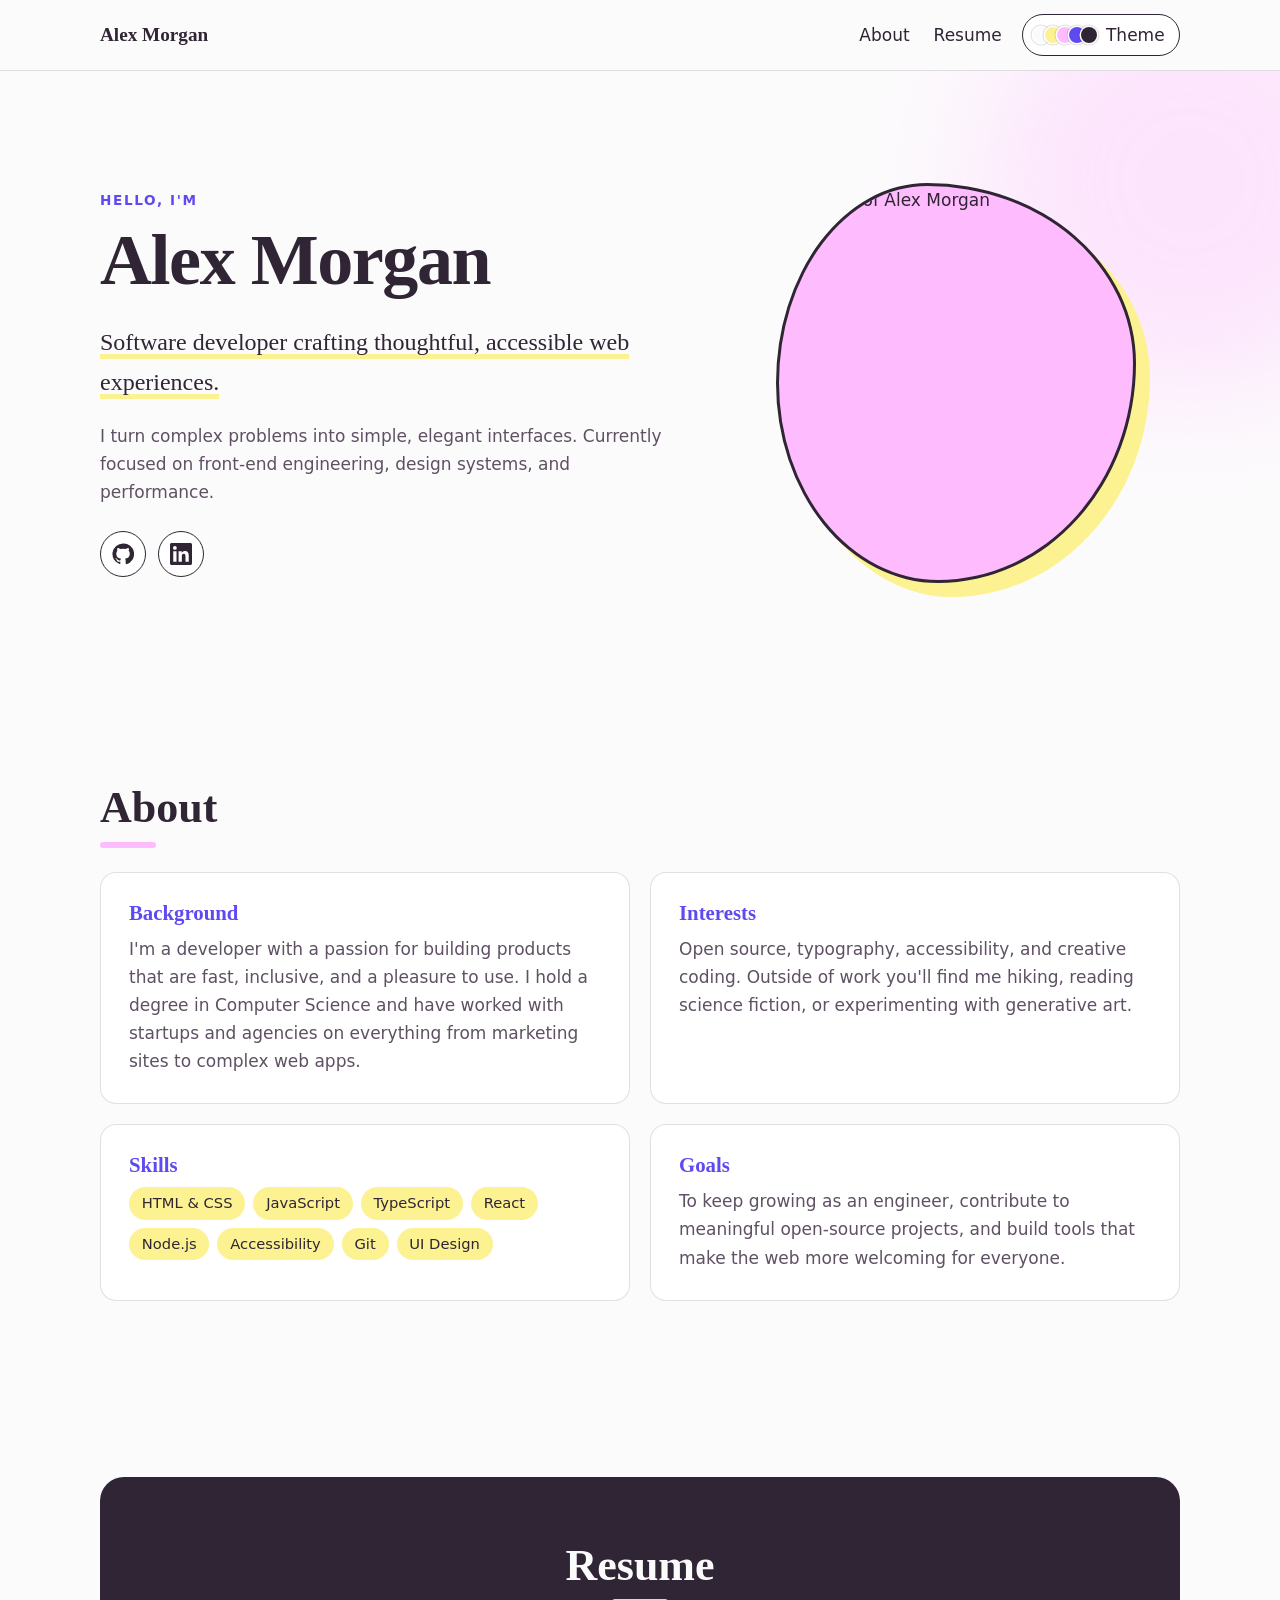
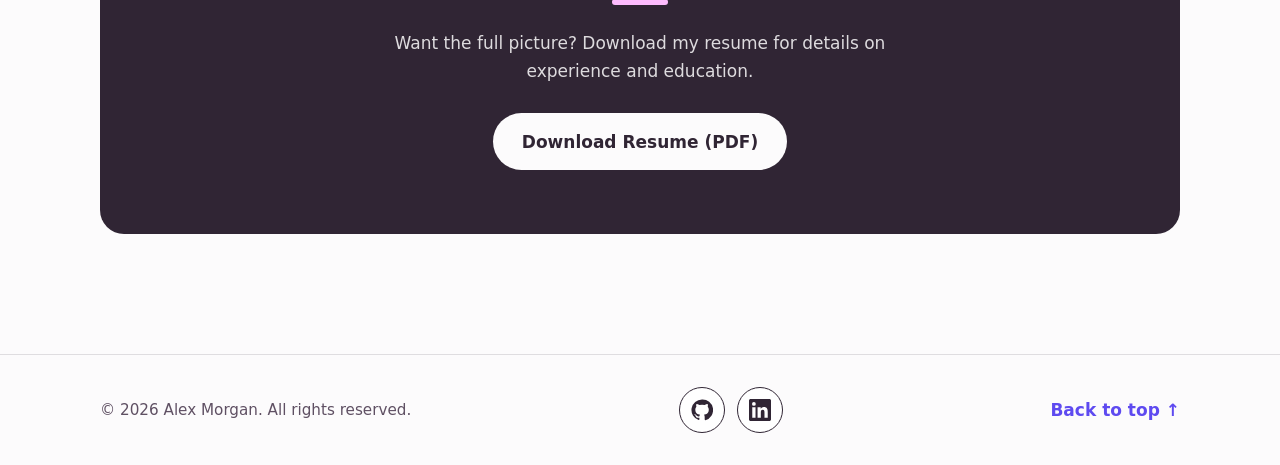
==== index.html @ dde7c808 "Add Themes" ====
<!DOCTYPE html>
<html lang="en">
<head>
  <meta charset="UTF-8">
  <meta name="viewport" content="width=device-width, initial-scale=1">
  <title>Alex Morgan — Software Developer</title>
  <meta name="description" content="Portfolio of Alex Morgan, software developer building clean, accessible web experiences.">
  <script>try{var t=localStorage.getItem("portfolio-theme");if(t)document.documentElement.dataset.theme=t}catch(e){}</script>
  <link rel="stylesheet" href="css/style.css">
  <script src="js/main.js" defer></script>
</head>
<body>
  <a class="skip" href="#main">Skip to content</a>

  <header class="site-header">
    <nav class="container nav" aria-label="Main">
      <a class="brand" href="#top" data-site-name>Alex Morgan</a>
      <div class="nav-right">
        <ul class="nav-links">
        <li><a href="#about">About</a></li>
        <li><a href="#resume">Resume</a></li>
      </ul>
        <div class="theme">
          <button class="theme-btn" id="theme-btn" type="button" aria-haspopup="true" aria-expanded="false" aria-controls="theme-menu" aria-label="Change color theme">
            <span class="swatches" id="theme-current" aria-hidden="true"></span>
            <span class="theme-label">Theme</span>
          </button>
          <div class="theme-menu" id="theme-menu" role="group" aria-label="Color theme" hidden></div>
        </div>
      </div>
    </nav>
  </header>

  <main id="main">
    <section class="hero" id="top">
      <div class="container hero-grid">
        <div class="hero-text">
          <p class="eyebrow">Hello, I'm</p>
          <h1 data-site-name>Alex Morgan</h1>
          <p class="tagline">Software developer crafting thoughtful, accessible web experiences.</p>
          <p class="intro">I turn complex problems into simple, elegant interfaces. Currently focused on front-end engineering, design systems, and performance.</p>
          <ul class="social" aria-label="Social links">
            <li>
              <a class="icon-link" href="https://github.com/your-username" data-social="github" target="_blank" rel="noopener noreferrer" aria-label="GitHub">
                <svg viewBox="0 0 24 24" aria-hidden="true"><path fill="currentColor" d="M12 .5a11.5 11.5 0 0 0-3.64 22.41c.58.1.79-.25.79-.56v-2c-3.2.7-3.88-1.37-3.88-1.37-.52-1.33-1.28-1.69-1.28-1.69-1.05-.72.08-.7.08-.7 1.16.08 1.77 1.19 1.77 1.19 1.03 1.77 2.7 1.26 3.36.96.1-.75.4-1.26.73-1.55-2.55-.29-5.24-1.28-5.24-5.69 0-1.26.45-2.28 1.19-3.09-.12-.29-.52-1.46.11-3.05 0 0 .97-.31 3.17 1.18a10.9 10.9 0 0 1 5.77 0c2.2-1.49 3.17-1.18 3.17-1.18.63 1.59.23 2.76.11 3.05.74.81 1.19 1.83 1.19 3.09 0 4.42-2.69 5.39-5.25 5.68.41.36.78 1.06.78 2.14v3.17c0 .31.21.67.8.56A11.5 11.5 0 0 0 12 .5Z"/></svg>
              </a>
            </li>
            <li>
              <a class="icon-link" href="https://www.linkedin.com/in/your-username" data-social="linkedin" target="_blank" rel="noopener noreferrer" aria-label="LinkedIn">
                <svg viewBox="0 0 24 24" aria-hidden="true"><path fill="currentColor" d="M20.45 20.45h-3.56v-5.57c0-1.33-.03-3.04-1.85-3.04-1.86 0-2.14 1.45-2.14 2.94v5.67H9.34V9h3.42v1.56h.05a3.75 3.75 0 0 1 3.37-1.85c3.6 0 4.27 2.37 4.27 5.46v6.28ZM5.34 7.43a2.06 2.06 0 1 1 0-4.12 2.06 2.06 0 0 1 0 4.12ZM7.12 20.45H3.56V9h3.56v11.45ZM22.22 0H1.77C.79 0 0 .77 0 1.73v20.54C0 23.23.79 24 1.77 24h20.45c.98 0 1.78-.77 1.78-1.73V1.73C24 .77 23.2 0 22.22 0Z"/></svg>
              </a>
            </li>
          </ul>
        </div>
        <figure class="hero-photo">
          <img src="assets/profile.jpg" alt="Portrait of Alex Morgan" width="400" height="400">
        </figure>
      </div>
    </section>

    <section class="section" id="about" aria-labelledby="about-title">
      <div class="container">
        <h2 id="about-title">About</h2>
        <div class="about-grid">
          <div class="card">
            <h3>Background</h3>
            <p>I'm a developer with a passion for building products that are fast, inclusive, and a pleasure to use. I hold a degree in Computer Science and have worked with startups and agencies on everything from marketing sites to complex web apps.</p>
          </div>
          <div class="card">
            <h3>Interests</h3>
            <p>Open source, typography, accessibility, and creative coding. Outside of work you'll find me hiking, reading science fiction, or experimenting with generative art.</p>
          </div>
          <div class="card">
            <h3>Skills</h3>
            <ul class="tags">
              <li>HTML &amp; CSS</li>
              <li>JavaScript</li>
              <li>TypeScript</li>
              <li>React</li>
              <li>Node.js</li>
              <li>Accessibility</li>
              <li>Git</li>
              <li>UI Design</li>
            </ul>
          </div>
          <div class="card">
            <h3>Goals</h3>
            <p>To keep growing as an engineer, contribute to meaningful open-source projects, and build tools that make the web more welcoming for everyone.</p>
          </div>
        </div>
      </div>
    </section>

    <section class="section" id="resume" aria-labelledby="resume-title">
      <div class="container resume">
        <h2 id="resume-title">Resume</h2>
        <p>Want the full picture? Download my resume for details on experience and education.</p>
        <a class="btn" href="assets/resume.pdf" target="_blank" rel="noopener" download>Download Resume (PDF)</a>
      </div>
    </section>
  </main>

  <footer class="site-footer">
    <div class="container footer-inner">
      <p>&copy; <span id="year">2025</span> <span data-site-name>Alex Morgan</span>. All rights reserved.</p>
      <ul class="social" aria-label="Social links">
        <li><a class="icon-link" href="https://github.com/your-username" data-social="github" target="_blank" rel="noopener noreferrer" aria-label="GitHub"><svg viewBox="0 0 24 24" aria-hidden="true"><path fill="currentColor" d="M12 .5a11.5 11.5 0 0 0-3.64 22.41c.58.1.79-.25.79-.56v-2c-3.2.7-3.88-1.37-3.88-1.37-.52-1.33-1.28-1.69-1.28-1.69-1.05-.72.08-.7.08-.7 1.16.08 1.77 1.19 1.77 1.19 1.03 1.77 2.7 1.26 3.36.96.1-.75.4-1.26.73-1.55-2.55-.29-5.24-1.28-5.24-5.69 0-1.26.45-2.28 1.19-3.09-.12-.29-.52-1.46.11-3.05 0 0 .97-.31 3.17 1.18a10.9 10.9 0 0 1 5.77 0c2.2-1.49 3.17-1.18 3.17-1.18.63 1.59.23 2.76.11 3.05.74.81 1.19 1.83 1.19 3.09 0 4.42-2.69 5.39-5.25 5.68.41.36.78 1.06.78 2.14v3.17c0 .31.21.67.8.56A11.5 11.5 0 0 0 12 .5Z"/></svg></a></li>
        <li><a class="icon-link" href="https://www.linkedin.com/in/your-username" data-social="linkedin" target="_blank" rel="noopener noreferrer" aria-label="LinkedIn"><svg viewBox="0 0 24 24" aria-hidden="true"><path fill="currentColor" d="M20.45 20.45h-3.56v-5.57c0-1.33-.03-3.04-1.85-3.04-1.86 0-2.14 1.45-2.14 2.94v5.67H9.34V9h3.42v1.56h.05a3.75 3.75 0 0 1 3.37-1.85c3.6 0 4.27 2.37 4.27 5.46v6.28ZM5.34 7.43a2.06 2.06 0 1 1 0-4.12 2.06 2.06 0 0 1 0 4.12ZM7.12 20.45H3.56V9h3.56v11.45ZM22.22 0H1.77C.79 0 0 .77 0 1.73v20.54C0 23.23.79 24 1.77 24h20.45c.98 0 1.78-.77 1.78-1.73V1.73C24 .77 23.2 0 22.22 0Z"/></svg></a></li>
      </ul>
      <a class="to-top" href="#top">Back to top &uarr;</a>
    </div>
  </footer>
</body>
</html>
---- css/style.css ----
/* =========================================================
   PALETTE REFERENCE (raw values; role mappings are in THEMES below)
   Switching sets <html data-theme="id">. To add a theme: add a
   [data-theme="id"] block below and an entry in THEMES (js/main.js).
   ========================================================= */
/*
PIM (active default):  #fcfbfc #fcf291 #febcfe #5e4af0 #302534
HALLOWEEN:  #06060e #361c7d #d34f0d #f99e90
OIL:        #fbf5ef #f2d3ab #c69fa5 #8b6d9c #494d7e #272744
TWILIGHT:   #fbbbad #ee8695 #4a7a96 #333f58 #292831
ICE CREAM:  #7c3f58 #eb6b6f #f9a875 #fff6d3
LATE NIGHT: #282d3c #5b5d70 #74838c #ffc4b8 #f69197
BITTER SWEET: #282328 #545c7e #c56981 #a3a29a
MOLD:       #191b1a #294257 #579c9a #99c9b3
WATERMELON: #fcdeea #ff4d6d #265935 #012824
NIGHT SKY:  #131626 #4d4d80 #e6a1cf #ffe6ea
*/
:root {
  --pim-1: #fcfbfc; --pim-2: #fcf291; --pim-3: #febcfe; --pim-4: #5e4af0; --pim-5: #302534;
  --halloween-1: #06060e; --halloween-2: #361c7d; --halloween-3: #d34f0d; --halloween-4: #f99e90;
  --oil-1: #fbf5ef; --oil-2: #f2d3ab; --oil-3: #c69fa5; --oil-4: #8b6d9c; --oil-5: #494d7e; --oil-6: #272744;
  --twilight-1: #fbbbad; --twilight-2: #ee8695; --twilight-3: #4a7a96; --twilight-4: #333f58; --twilight-5: #292831;
  --icecream-1: #7c3f58; --icecream-2: #eb6b6f; --icecream-3: #f9a875; --icecream-4: #fff6d3;
  --latenight-1: #282d3c; --latenight-2: #5b5d70; --latenight-3: #74838c; --latenight-4: #ffc4b8; --latenight-5: #f69197;
  --bittersweet-1: #282328; --bittersweet-2: #545c7e; --bittersweet-3: #c56981; --bittersweet-4: #a3a29a;
  --mold-1: #191b1a; --mold-2: #294257; --mold-3: #579c9a; --mold-4: #99c9b3;
  --watermelon-1: #fcdeea; --watermelon-2: #ff4d6d; --watermelon-3: #265935; --watermelon-4: #012824;
  --nightsky-1: #131626; --nightsky-2: #4d4d80; --nightsky-3: #e6a1cf; --nightsky-4: #ffe6ea;
}

/* BASE TOKENS */
:root {
  --font: "Inter", system-ui, -apple-system, "Segoe UI", Roboto, sans-serif;
  --font-display: "Iowan Old Style", "Palatino Linotype", Palatino, Georgia, serif;
  --radius: 16px;
  --max: 1080px;
  --border: color-mix(in srgb, var(--text) 14%, transparent);
  --shadow: 0 10px 30px -12px color-mix(in srgb, var(--primary) 45%, transparent);
}

/* THEMES — role mapping per palette (default: PIM).
   Roles: bg, surface, text, text-muted, primary (+on-), secondary (decor),
   highlight (+on-), band (resume block, +on-). Hex values with a trailing
   "d" comment are tints/shades derived from the palette for WCAG contrast. */
:root, [data-theme="pim"] {
  --bg:#fcfbfc; --surface:#ffffff; --text:#302534; --text-muted:#5f5063;
  --primary:#5e4af0; --on-primary:#fcfbfc; --secondary:#febcfe;
  --highlight:#fcf291; --on-highlight:#302534; --band:#302534; --on-band:#fcfbfc; color-scheme:light;
}
[data-theme="halloween"] {
  --bg:#06060e; --surface:#150f2e /*d*/; --text:#fbe4de /*d*/; --text-muted:#d0a9a2 /*d*/;
  --primary:#f99e90; --on-primary:#06060e; --secondary:#d34f0d;
  --highlight:#f99e90; --on-highlight:#06060e; --band:#361c7d; --on-band:#fbe4de /*d*/; color-scheme:dark;
}
[data-theme="oil"] {
  --bg:#fbf5ef; --surface:#fffdf9 /*d*/; --text:#272744; --text-muted:#494d7e;
  --primary:#75578a /*d*/; --on-primary:#fbf5ef; --secondary:#c69fa5;
  --highlight:#f2d3ab; --on-highlight:#272744; --band:#272744; --on-band:#fbf5ef; color-scheme:light;
}
[data-theme="twilight"] {
  --bg:#292831; --surface:#333f58; --text:#fde4dc /*d*/; --text-muted:#fbbbad;
  --primary:#ee8695; --on-primary:#292831; --secondary:#4a7a96;
  --highlight:#fbbbad; --on-highlight:#292831; --band:#fbbbad; --on-band:#292831; color-scheme:dark;
}
[data-theme="icecream"] {
  --bg:#fff6d3; --surface:#fffcf0 /*d*/; --text:#7c3f58; --text-muted:#94566f /*d*/;
  --primary:#b83f4c /*d*/; --on-primary:#fff6d3; --secondary:#eb6b6f;
  --highlight:#f9a875; --on-highlight:#5a2840 /*d*/; --band:#7c3f58; --on-band:#fff6d3; color-scheme:light;
}
[data-theme="latenight"] {
  --bg:#282d3c; --surface:#343a4d /*d*/; --text:#ffe9e4 /*d*/; --text-muted:#ffc4b8;
  --primary:#f69197; --on-primary:#282d3c; --secondary:#74838c;
  --highlight:#ffc4b8; --on-highlight:#282d3c; --band:#ffc4b8; --on-band:#282d3c; color-scheme:dark;
}
[data-theme="bittersweet"] {
  --bg:#282328; --surface:#332d33 /*d*/; --text:#ece9e1 /*d*/; --text-muted:#a3a29a;
  --primary:#d9809a /*d*/; --on-primary:#282328; --secondary:#545c7e;
  --highlight:#a3a29a; --on-highlight:#282328; --band:#545c7e; --on-band:#ece9e1 /*d*/; color-scheme:dark;
}
[data-theme="mold"] {
  --bg:#191b1a; --surface:#294257; --text:#e6f4ed /*d*/; --text-muted:#b2cfc2 /*d*/;
  --primary:#99c9b3; --on-primary:#191b1a; --secondary:#579c9a;
  --highlight:#99c9b3; --on-highlight:#191b1a; --band:#579c9a; --on-band:#191b1a; color-scheme:dark;
}
[data-theme="watermelon"] {
  --bg:#fcdeea; --surface:#fff5f9 /*d*/; --text:#012824; --text-muted:#265935;
  --primary:#c01e45 /*d*/; --on-primary:#fff5f9; --secondary:#ff4d6d;
  --highlight:#ff4d6d; --on-highlight:#012824; --band:#012824; --on-band:#fcdeea; color-scheme:light;
}
[data-theme="nightsky"] {
  --bg:#131626; --surface:#1e2138 /*d*/; --text:#ffe6ea; --text-muted:#e6a1cf;
  --primary:#e6a1cf; --on-primary:#131626; --secondary:#4d4d80;
  --highlight:#e6a1cf; --on-highlight:#131626; --band:#4d4d80; --on-band:#ffe6ea; color-scheme:dark;
}

*, *::before, *::after { box-sizing: border-box; }
html { scroll-behavior: smooth; scroll-padding-top: 5rem; }
body { margin: 0; font-family: var(--font); font-size: 1.0625rem; line-height: 1.65; color: var(--text); background: var(--bg); -webkit-font-smoothing: antialiased; transition: background-color .35s, color .35s; }
img { max-width: 100%; display: block; }
ul { list-style: none; margin: 0; padding: 0; }
a { color: var(--primary); }
h1, h2, h3 { font-family: var(--font-display); line-height: 1.15; margin: 0 0 .5em; }
:focus-visible { outline: 3px solid var(--primary); outline-offset: 3px; border-radius: 4px; }

.container { width: min(100% - 2.5rem, var(--max)); margin-inline: auto; }
.skip { position: absolute; left: -999px; top: 0; background: var(--primary); color: var(--on-primary); padding: .6rem 1rem; z-index: 100; }
.skip:focus { left: 0; }

/* Header */
.site-header { position: sticky; top: 0; z-index: 50; background: color-mix(in srgb, var(--bg) 88%, transparent); backdrop-filter: blur(10px); border-bottom: 1px solid var(--border); }
.nav { display: flex; align-items: center; justify-content: space-between; padding-block: .9rem; }
.brand { font-family: var(--font-display); font-weight: 700; font-size: 1.2rem; color: var(--text); text-decoration: none; }
.nav-links { display: flex; gap: 1.5rem; }
.nav-links a { color: var(--text); text-decoration: none; font-weight: 500; padding-bottom: 3px; background: linear-gradient(var(--primary), var(--primary)) 0 100% / 0 2px no-repeat; transition: background-size .3s; }
.nav-links a:hover { background-size: 100% 2px; }

/* Theme switcher */
.nav-right { display: flex; align-items: center; gap: 1.25rem; }
.theme { position: relative; }
.theme-btn { display: flex; align-items: center; gap: .55rem; font: inherit; font-weight: 500; color: var(--text); background: var(--surface); border: 1.5px solid var(--text); border-radius: 999px; padding: .35rem .9rem .35rem .65rem; cursor: pointer; transition: transform .25s; }
.theme-btn:hover { transform: translateY(-2px); }
.theme-menu { position: absolute; right: 0; top: calc(100% + .6rem); width: min(290px, 86vw); max-height: 70vh; overflow: auto; background: var(--surface); border: 1px solid var(--border); border-radius: var(--radius); padding: .4rem; box-shadow: var(--shadow); z-index: 60; }
.theme-menu[hidden] { display: none; }
.theme-opt { display: flex; align-items: center; justify-content: space-between; gap: 1rem; width: 100%; font: inherit; color: var(--text); background: none; border: 0; border-radius: 10px; padding: .55rem .7rem; cursor: pointer; text-align: left; }
.theme-opt:hover { background: color-mix(in srgb, var(--primary) 12%, transparent); }
.theme-opt[aria-pressed="true"] { font-weight: 700; background: color-mix(in srgb, var(--primary) 20%, transparent); }
.swatches { display: flex; }
.swatches i { width: 16px; height: 16px; border-radius: 50%; margin-left: -4px; box-shadow: 0 0 0 1.5px var(--surface), 0 0 0 2.5px var(--border); }
.swatches i:first-child { margin-left: 0; }

/* Hero */
.hero { padding-block: clamp(3rem, 9vw, 7rem); position: relative; overflow: hidden; }
.hero::before { content: ""; position: absolute; width: 420px; height: 420px; right: -120px; top: -100px; background: var(--secondary); opacity: .35; border-radius: 50%; filter: blur(60px); z-index: -1; }
.hero-grid { display: grid; gap: 3rem; align-items: center; grid-template-columns: 1.3fr 1fr; }
.eyebrow { font-weight: 600; letter-spacing: .12em; text-transform: uppercase; font-size: .85rem; color: var(--primary); margin: 0 0 .5rem; }
.hero h1 { font-size: clamp(2.6rem, 7vw, 4.5rem); letter-spacing: -.02em; margin-bottom: .3em; }
.tagline { font-size: clamp(1.2rem, 2.5vw, 1.5rem); font-family: var(--font-display); margin: 0 0 1rem; text-decoration: underline var(--highlight) .22em; text-underline-offset: .18em; text-decoration-skip-ink: none; display: inline; }
.intro { max-width: 52ch; color: var(--text-muted); margin: 1.2rem 0 1.6rem; }
.hero-photo { margin: 0; justify-self: center; position: relative; width: min(100%, 360px); }
.hero-photo::before { content: ""; position: absolute; inset: 0; background: var(--highlight); border-radius: 42% 58% 55% 45% / 50% 45% 55% 50%; transform: translate(14px, 14px); }
.hero-photo img { position: relative; width: 100%; aspect-ratio: 1; object-fit: cover; background: var(--secondary); border: 3px solid var(--text); border-radius: 42% 58% 55% 45% / 50% 45% 55% 50%; }

/* Social */
.social { display: flex; gap: .75rem; }
.icon-link { display: grid; place-items: center; width: 46px; height: 46px; border-radius: 50%; color: var(--text); background: var(--surface); border: 1.5px solid var(--text); transition: transform .25s, background .25s, color .25s; }
.icon-link svg { width: 22px; height: 22px; }
.icon-link:hover { transform: translateY(-3px); background: var(--primary); color: var(--on-primary); border-color: var(--primary); }

/* Sections */
.section { padding-block: clamp(3rem, 7vw, 5.5rem); }
.section h2 { font-size: clamp(2rem, 4vw, 2.75rem); margin-bottom: 1.5rem; }
.section h2::after { content: ""; display: block; width: 56px; height: 6px; background: var(--secondary); border-radius: 3px; margin-top: .5rem; }
.about-grid { display: grid; gap: 1.25rem; grid-template-columns: repeat(2, 1fr); }
.card { background: var(--surface); border: 1px solid var(--border); border-radius: var(--radius); padding: 1.75rem; transition: transform .3s, box-shadow .3s; }
.card:hover { transform: translateY(-4px); box-shadow: var(--shadow); }
.card h3 { font-size: 1.3rem; color: var(--primary); }
.card p { margin: 0; color: var(--text-muted); }
.tags { display: flex; flex-wrap: wrap; gap: .5rem; }
.tags li { background: var(--highlight); color: var(--on-highlight); padding: .25rem .8rem; border-radius: 999px; font-size: .92rem; font-weight: 500; }

/* Resume */
.resume { background: var(--band); color: var(--on-band); border-radius: calc(var(--radius) * 1.5); padding: clamp(2rem, 6vw, 4rem); text-align: center; }
.resume h2::after { margin-inline: auto; }
.resume p { max-width: 48ch; margin: 0 auto 1.75rem; opacity: .85; }
.btn { display: inline-block; padding: .9rem 1.8rem; border-radius: 999px; background: var(--highlight); color: var(--on-highlight); font-weight: 600; text-decoration: none; transition: transform .25s, background .25s; }
.btn:hover { transform: translateY(-3px); filter: brightness(1.08); }
.resume .btn { background: var(--on-band); color: var(--band); }
.resume .btn:focus-visible { outline-color: var(--on-band); }

/* Footer */
.site-footer { border-top: 1px solid var(--border); padding-block: 2rem; margin-top: 2rem; }
.footer-inner { display: flex; flex-wrap: wrap; align-items: center; justify-content: space-between; gap: 1.25rem; }
.footer-inner p { margin: 0; color: var(--text-muted); font-size: .95rem; }
.to-top { font-weight: 600; text-decoration: none; }
.to-top:hover { text-decoration: underline; }

/* Entrance animation */
.reveal { opacity: 0; transform: translateY(20px); transition: opacity .7s ease, transform .7s ease; }
.reveal.visible { opacity: 1; transform: none; }

/* Responsive */
@media (max-width: 520px) { .theme-label { display: none; } .theme-btn { padding-inline: .6rem; } .nav-right { gap: .75rem; } .nav-links { gap: 1rem; } }
@media (max-width: 820px) {
  .hero-grid { grid-template-columns: 1fr; text-align: center; }
  .hero-photo { order: -1; width: min(70%, 280px); }
  .intro { margin-inline: auto; }
  .social { justify-content: center; }
  .about-grid { grid-template-columns: 1fr; }
  .footer-inner { flex-direction: column; text-align: center; }
}

@media (prefers-reduced-motion: reduce) {
  html { scroll-behavior: auto; }
  *, *::before, *::after { animation: none !important; transition: none !important; }
  .reveal { opacity: 1; transform: none; }
}
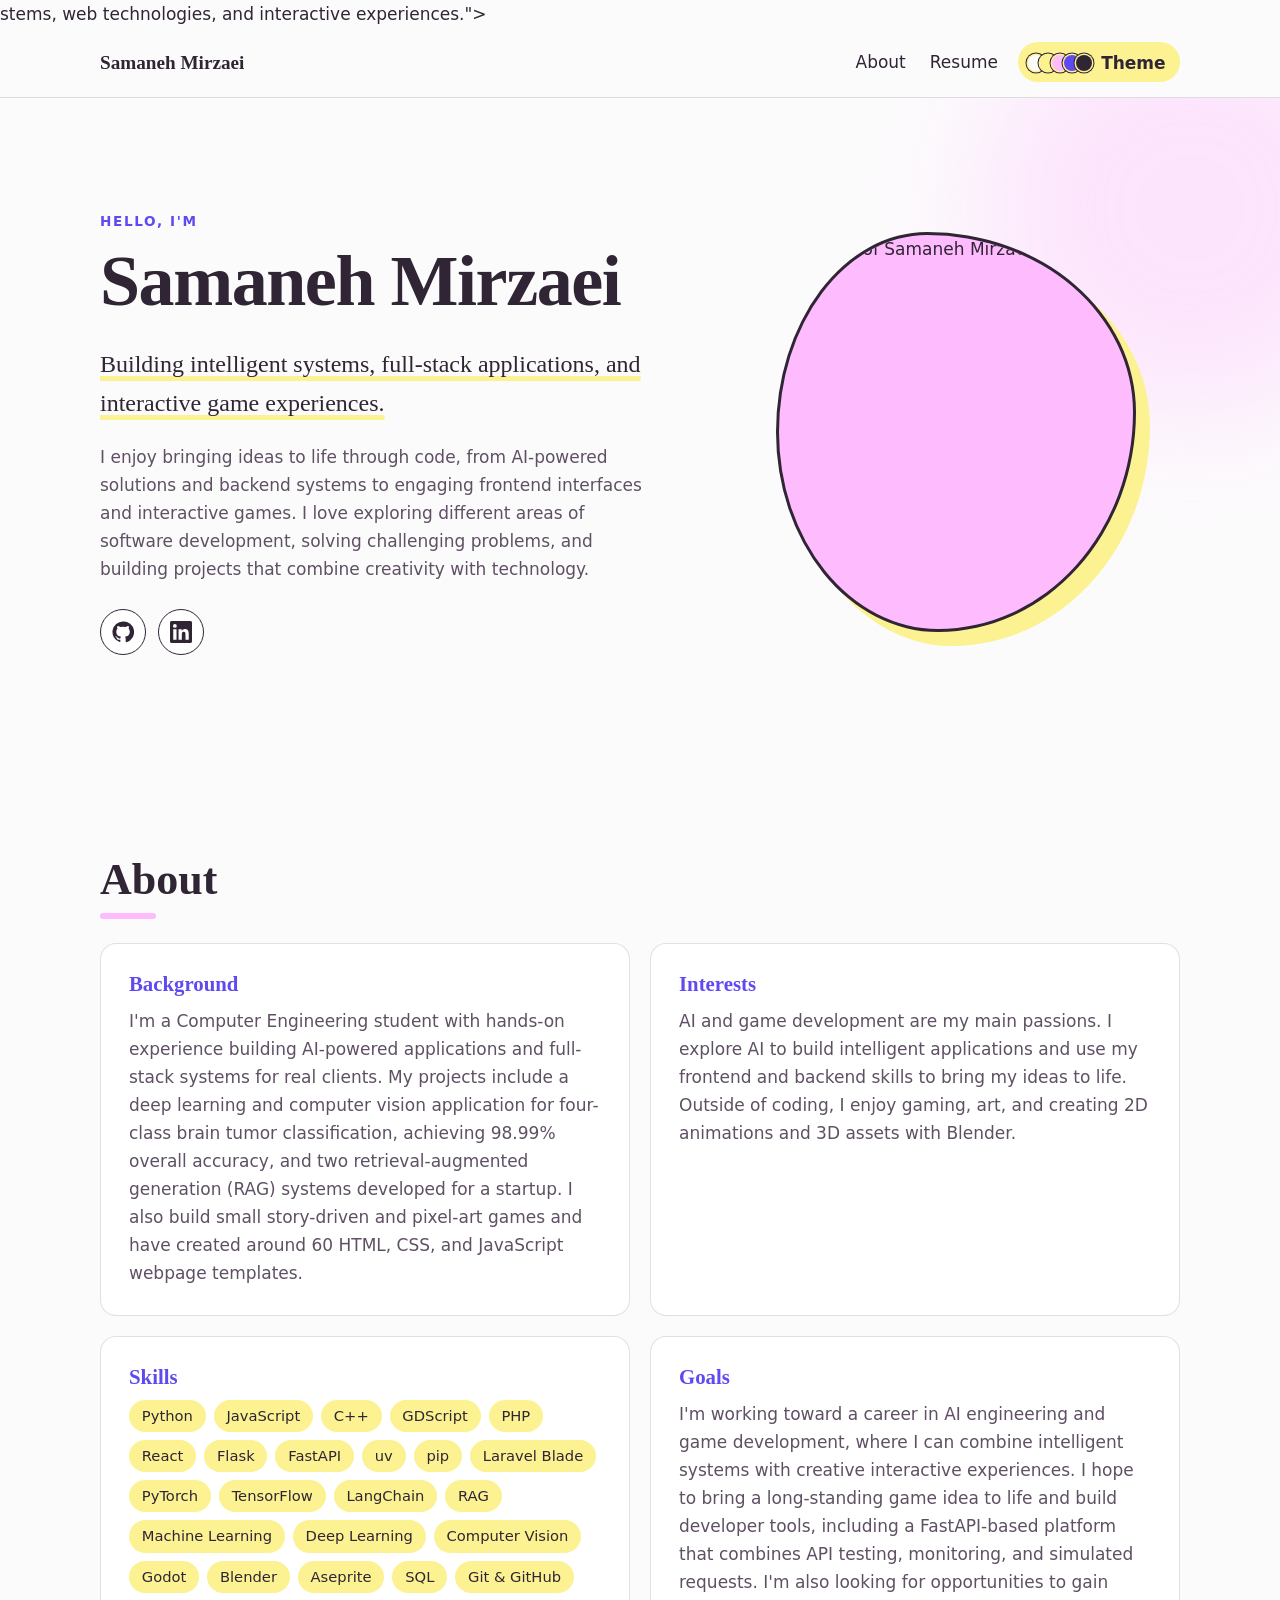
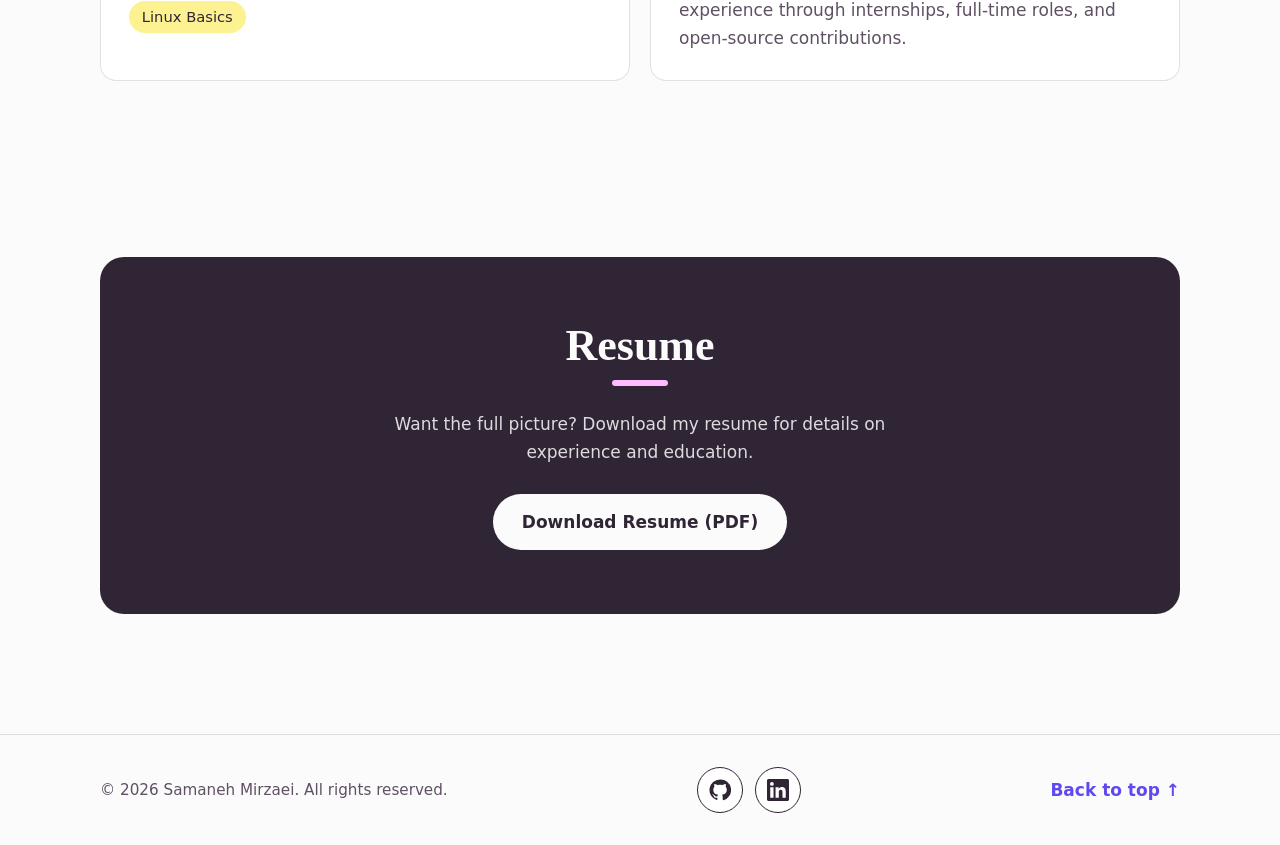
==== commit e0289ba9: "Personalize portfolio content and update skills" ====
--- a/index.html
+++ b/index.html
@@ -3,8 +3,8 @@
 <head>
   <meta charset="UTF-8">
   <meta name="viewport" content="width=device-width, initial-scale=1">
-  <title>Alex Morgan — Software Developer</title>
-  <meta name="description" content="Portfolio of Alex Morgan, software developer building clean, accessible web experiences.">
+  <title>Samaneh Mirzaei — AI & Full-Stack Developer | Game Developer</title>
+  <meta name="description" content="Portfolio of Samaneh Mirzaei, an AI and full-stack developer and game developer exploring intelligent systems, web technologies, and interactive experiences.">stems, web technologies, and interactive experiences.">
   <script>try{var t=localStorage.getItem("portfolio-theme");if(t)document.documentElement.dataset.theme=t}catch(e){}</script>
   <link rel="stylesheet" href="css/style.css">
   <script src="js/main.js" defer></script>
@@ -14,7 +14,7 @@
 
   <header class="site-header">
     <nav class="container nav" aria-label="Main">
-      <a class="brand" href="#top" data-site-name>Alex Morgan</a>
+      <a class="brand" href="#top" data-site-name>Samaneh Mirzaee</a>
       <div class="nav-right">
         <ul class="nav-links">
         <li><a href="#about">About</a></li>
@@ -36,9 +36,9 @@
       <div class="container hero-grid">
         <div class="hero-text">
           <p class="eyebrow">Hello, I'm</p>
-          <h1 data-site-name>Alex Morgan</h1>
-          <p class="tagline">Software developer crafting thoughtful, accessible web experiences.</p>
-          <p class="intro">I turn complex problems into simple, elegant interfaces. Currently focused on front-end engineering, design systems, and performance.</p>
+          <h1 data-site-name>Samaneh Mirzaee</h1>
+          <p class="tagline">Building intelligent systems, full-stack applications, and interactive game experiences.</p>
+          <p class="intro">I enjoy bringing ideas to life through code, from AI-powered solutions and backend systems to engaging frontend interfaces and interactive games. I love exploring different areas of software development, solving challenging problems, and building projects that combine creativity with technology.</p>
           <ul class="social" aria-label="Social links">
             <li>
               <a class="icon-link" href="https://github.com/your-username" data-social="github" target="_blank" rel="noopener noreferrer" aria-label="GitHub">
@@ -53,7 +53,7 @@
           </ul>
         </div>
         <figure class="hero-photo">
-          <img src="assets/profile.jpg" alt="Portrait of Alex Morgan" width="400" height="400">
+          <img src="assets/profile.jpg" alt="Portrait of Samaneh Mirzaee" width="400" height="400">
         </figure>
       </div>
     </section>
@@ -64,28 +64,68 @@
         <div class="about-grid">
           <div class="card">
             <h3>Background</h3>
-            <p>I'm a developer with a passion for building products that are fast, inclusive, and a pleasure to use. I hold a degree in Computer Science and have worked with startups and agencies on everything from marketing sites to complex web apps.</p>
+            <p>
+              I'm a Computer Engineering student with hands-on experience building
+              AI-powered applications and full-stack systems for real clients. My
+              projects include a deep learning and computer vision application for
+              four-class brain tumor classification, achieving 98.99% overall accuracy,
+              and two retrieval-augmented generation (RAG) systems developed for a
+              startup. I also build small story-driven and pixel-art games and have
+              created around 60 HTML, CSS, and JavaScript webpage templates.
+            </p>
           </div>
+
           <div class="card">
             <h3>Interests</h3>
-            <p>Open source, typography, accessibility, and creative coding. Outside of work you'll find me hiking, reading science fiction, or experimenting with generative art.</p>
+            <p>
+              AI and game development are my main passions. I explore AI to build
+              intelligent applications and use my frontend and backend skills to bring
+              my ideas to life. Outside of coding, I enjoy gaming, art, and creating
+              2D animations and 3D assets with Blender.
+            </p>
           </div>
+
           <div class="card">
             <h3>Skills</h3>
             <ul class="tags">
-              <li>HTML &amp; CSS</li>
+              <li>Python</li>
               <li>JavaScript</li>
-              <li>TypeScript</li>
+              <li>C++</li>
+              <li>GDScript</li>
+              <li>PHP</li>
               <li>React</li>
-              <li>Node.js</li>
-              <li>Accessibility</li>
-              <li>Git</li>
-              <li>UI Design</li>
+              <li>Flask</li>
+              <li>FastAPI</li>
+              <li>uv</li>
+              <li>pip</li>
+              <li>Laravel Blade</li>
+              <li>PyTorch</li>
+              <li>TensorFlow</li>
+              <li>LangChain</li>
+              <li>RAG</li>
+              <li>Machine Learning</li>
+              <li>Deep Learning</li>
+              <li>Computer Vision</li>
+              <li>Godot</li>
+              <li>Blender</li>
+              <li>Aseprite</li>
+              <li>SQL</li>
+              <li>Git &amp; GitHub</li>
+              <li>Linux Basics</li>
             </ul>
           </div>
+
           <div class="card">
             <h3>Goals</h3>
-            <p>To keep growing as an engineer, contribute to meaningful open-source projects, and build tools that make the web more welcoming for everyone.</p>
+            <p>
+              I'm working toward a career in AI engineering and game development,
+              where I can combine intelligent systems with creative interactive
+              experiences. I hope to bring a long-standing game idea to life and build
+              developer tools, including a FastAPI-based platform that combines API
+              testing, monitoring, and simulated requests. I'm also looking for
+              opportunities to gain experience through internships, full-time roles,
+              and open-source contributions.
+            </p>
           </div>
         </div>
       </div>
@@ -102,7 +142,7 @@
 
   <footer class="site-footer">
     <div class="container footer-inner">
-      <p>&copy; <span id="year">2025</span> <span data-site-name>Alex Morgan</span>. All rights reserved.</p>
+      <p>&copy; <span id="year">2026</span> <span data-site-name>Samaneh Mirzaee</span>. All rights reserved.</p>
       <ul class="social" aria-label="Social links">
         <li><a class="icon-link" href="https://github.com/your-username" data-social="github" target="_blank" rel="noopener noreferrer" aria-label="GitHub"><svg viewBox="0 0 24 24" aria-hidden="true"><path fill="currentColor" d="M12 .5a11.5 11.5 0 0 0-3.64 22.41c.58.1.79-.25.79-.56v-2c-3.2.7-3.88-1.37-3.88-1.37-.52-1.33-1.28-1.69-1.28-1.69-1.05-.72.08-.7.08-.7 1.16.08 1.77 1.19 1.77 1.19 1.03 1.77 2.7 1.26 3.36.96.1-.75.4-1.26.73-1.55-2.55-.29-5.24-1.28-5.24-5.69 0-1.26.45-2.28 1.19-3.09-.12-.29-.52-1.46.11-3.05 0 0 .97-.31 3.17 1.18a10.9 10.9 0 0 1 5.77 0c2.2-1.49 3.17-1.18 3.17-1.18.63 1.59.23 2.76.11 3.05.74.81 1.19 1.83 1.19 3.09 0 4.42-2.69 5.39-5.25 5.68.41.36.78 1.06.78 2.14v3.17c0 .31.21.67.8.56A11.5 11.5 0 0 0 12 .5Z"/></svg></a></li>
         <li><a class="icon-link" href="https://www.linkedin.com/in/your-username" data-social="linkedin" target="_blank" rel="noopener noreferrer" aria-label="LinkedIn"><svg viewBox="0 0 24 24" aria-hidden="true"><path fill="currentColor" d="M20.45 20.45h-3.56v-5.57c0-1.33-.03-3.04-1.85-3.04-1.86 0-2.14 1.45-2.14 2.94v5.67H9.34V9h3.42v1.56h.05a3.75 3.75 0 0 1 3.37-1.85c3.6 0 4.27 2.37 4.27 5.46v6.28ZM5.34 7.43a2.06 2.06 0 1 1 0-4.12 2.06 2.06 0 0 1 0 4.12ZM7.12 20.45H3.56V9h3.56v11.45ZM22.22 0H1.77C.79 0 0 .77 0 1.73v20.54C0 23.23.79 24 1.77 24h20.45c.98 0 1.78-.77 1.78-1.73V1.73C24 .77 23.2 0 22.22 0Z"/></svg></a></li>
--- a/css/style.css
+++ b/css/style.css
@@ -117,15 +117,15 @@
 /* Theme switcher */
 .nav-right { display: flex; align-items: center; gap: 1.25rem; }
 .theme { position: relative; }
-.theme-btn { display: flex; align-items: center; gap: .55rem; font: inherit; font-weight: 500; color: var(--text); background: var(--surface); border: 1.5px solid var(--text); border-radius: 999px; padding: .35rem .9rem .35rem .65rem; cursor: pointer; transition: transform .25s; }
-.theme-btn:hover { transform: translateY(-2px); }
-.theme-menu { position: absolute; right: 0; top: calc(100% + .6rem); width: min(290px, 86vw); max-height: 70vh; overflow: auto; background: var(--surface); border: 1px solid var(--border); border-radius: var(--radius); padding: .4rem; box-shadow: var(--shadow); z-index: 60; }
+.theme-btn { display: flex; align-items: center; gap: .55rem; font: inherit; font-weight: 500; color: var(--on-highlight); background: var(--highlight); border: 0; border-radius: 999px; font-weight: 600; padding: .4rem .9rem .35rem .65rem; cursor: pointer; transition: transform .25s; }
+.theme-btn:hover { transform: translateY(-2px); filter: brightness(1.08); }
+.theme-menu { position: absolute; right: 0; top: calc(100% + .6rem); width: min(290px, 86vw); max-height: 70vh; overflow: auto; display: grid; gap: .35rem; background: var(--surface); border: 1px solid var(--border); border-radius: var(--radius); padding: .5rem; box-shadow: var(--shadow); z-index: 60; }
 .theme-menu[hidden] { display: none; }
-.theme-opt { display: flex; align-items: center; justify-content: space-between; gap: 1rem; width: 100%; font: inherit; color: var(--text); background: none; border: 0; border-radius: 10px; padding: .55rem .7rem; cursor: pointer; text-align: left; }
-.theme-opt:hover { background: color-mix(in srgb, var(--primary) 12%, transparent); }
-.theme-opt[aria-pressed="true"] { font-weight: 700; background: color-mix(in srgb, var(--primary) 20%, transparent); }
+.theme-opt { display: flex; align-items: center; justify-content: space-between; gap: 1rem; width: 100%; font: inherit; color: var(--on-highlight); background: var(--highlight); border: 0; border-radius: 999px; font-weight: 600; padding: .55rem .7rem; cursor: pointer; text-align: left; transition: filter .2s; }
+.theme-opt:hover { filter: brightness(1.1); }
+.theme-opt[aria-pressed="true"] { box-shadow: 0 0 0 2px var(--surface), 0 0 0 4px var(--primary); }
 .swatches { display: flex; }
-.swatches i { width: 16px; height: 16px; border-radius: 50%; margin-left: -4px; box-shadow: 0 0 0 1.5px var(--surface), 0 0 0 2.5px var(--border); }
+.swatches i { width: 16px; height: 16px; border-radius: 50%; margin-left: -4px; box-shadow: 0 0 0 1.5px var(--highlight), 0 0 0 2.5px var(--on-highlight); }
 .swatches i:first-child { margin-left: 0; }
 
 /* Hero */
@@ -193,4 +193,4 @@
   html { scroll-behavior: auto; }
   *, *::before, *::after { animation: none !important; transition: none !important; }
   .reveal { opacity: 1; transform: none; }
-}
+}
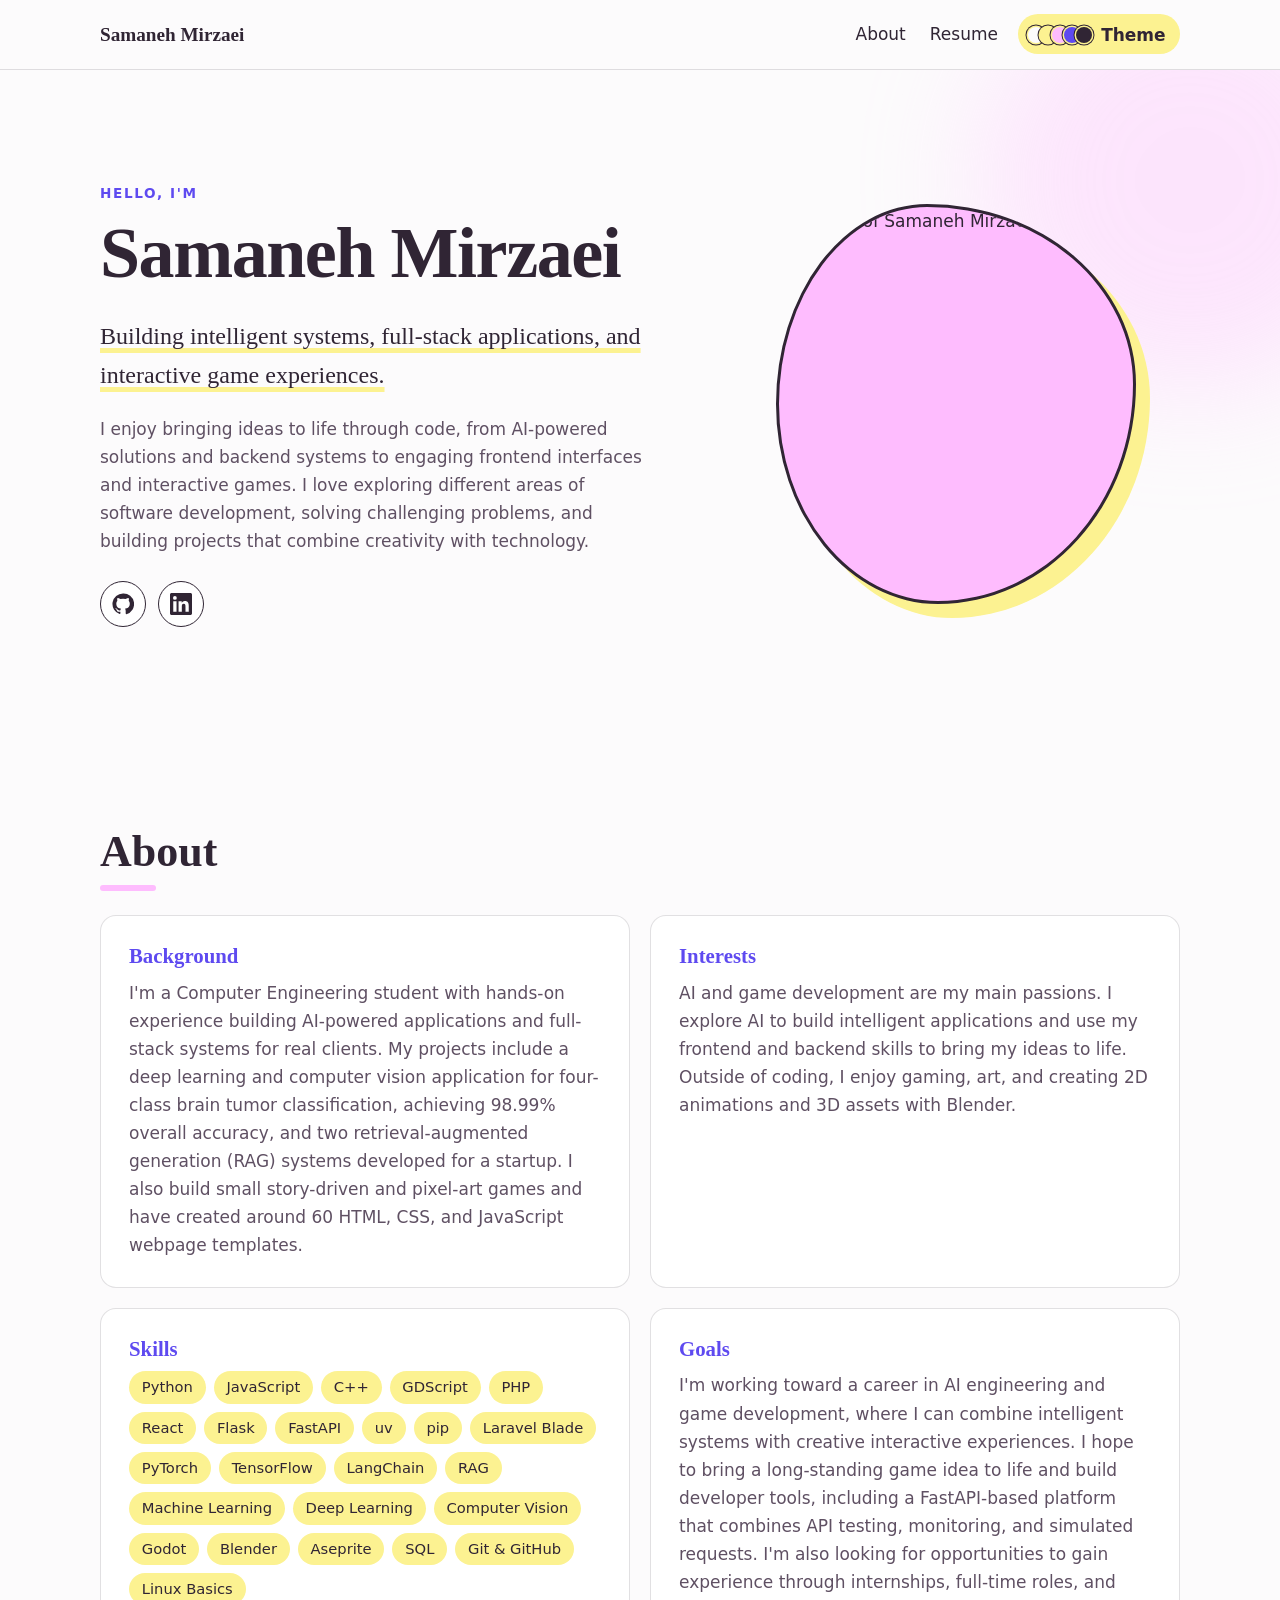
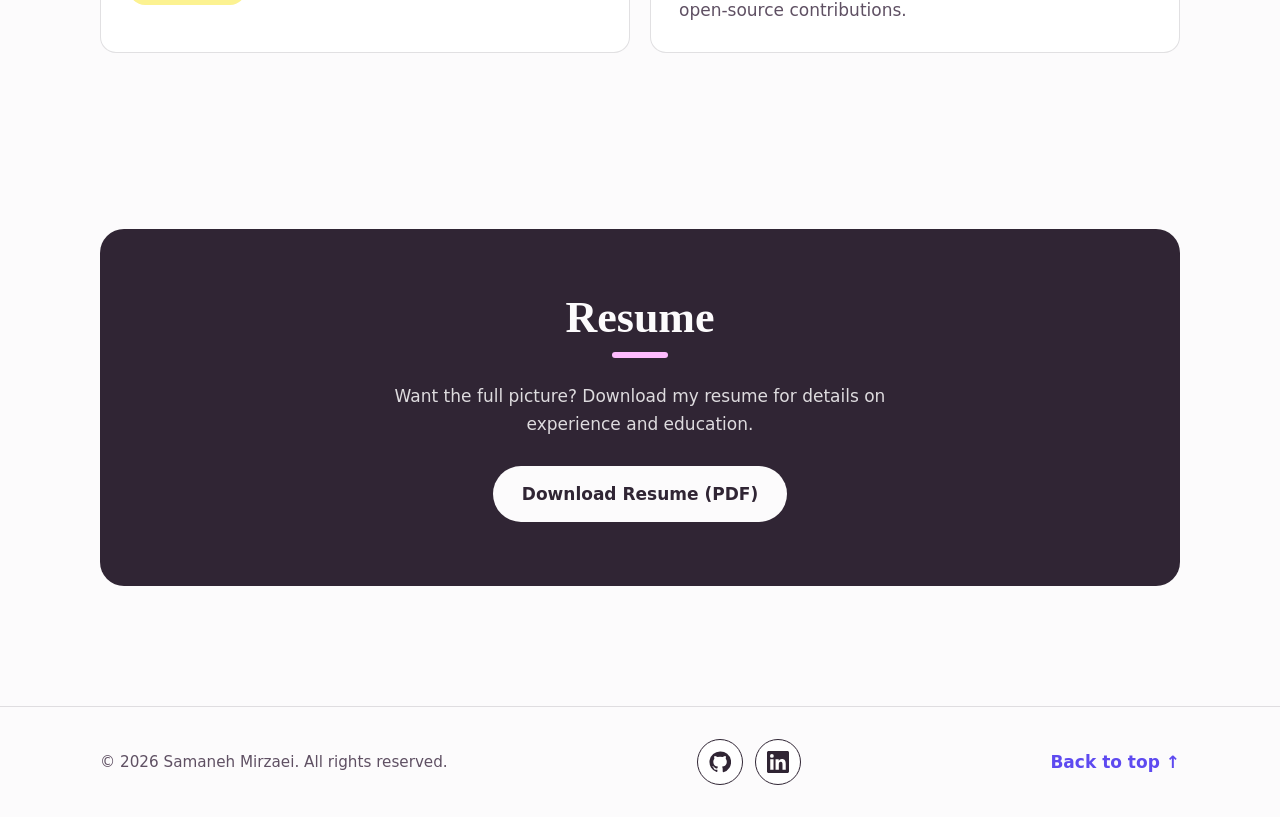
==== commit c2008447: "fix Typos" ====
--- a/index.html
+++ b/index.html
@@ -4,7 +4,7 @@
   <meta charset="UTF-8">
   <meta name="viewport" content="width=device-width, initial-scale=1">
   <title>Samaneh Mirzaei — AI & Full-Stack Developer | Game Developer</title>
-  <meta name="description" content="Portfolio of Samaneh Mirzaei, an AI and full-stack developer and game developer exploring intelligent systems, web technologies, and interactive experiences.">stems, web technologies, and interactive experiences.">
+  <meta name="description" content="Portfolio of Samaneh Mirzaei, an AI and full-stack developer and game developer exploring intelligent systems, web technologies, and interactive experiences.">
   <script>try{var t=localStorage.getItem("portfolio-theme");if(t)document.documentElement.dataset.theme=t}catch(e){}</script>
   <link rel="stylesheet" href="css/style.css">
   <script src="js/main.js" defer></script>
@@ -14,7 +14,7 @@
 
   <header class="site-header">
     <nav class="container nav" aria-label="Main">
-      <a class="brand" href="#top" data-site-name>Samaneh Mirzaee</a>
+      <a class="brand" href="#top" data-site-name>Samaneh Mirzaei</a>
       <div class="nav-right">
         <ul class="nav-links">
         <li><a href="#about">About</a></li>
@@ -41,7 +41,7 @@
           <p class="intro">I enjoy bringing ideas to life through code, from AI-powered solutions and backend systems to engaging frontend interfaces and interactive games. I love exploring different areas of software development, solving challenging problems, and building projects that combine creativity with technology.</p>
           <ul class="social" aria-label="Social links">
             <li>
-              <a class="icon-link" href="https://github.com/your-username" data-social="github" target="_blank" rel="noopener noreferrer" aria-label="GitHub">
+              <a class="icon-link" href="https://github.com/samaneh-mirzaei" data-social="github" target="_blank" rel="noopener noreferrer" aria-label="GitHub">
                 <svg viewBox="0 0 24 24" aria-hidden="true"><path fill="currentColor" d="M12 .5a11.5 11.5 0 0 0-3.64 22.41c.58.1.79-.25.79-.56v-2c-3.2.7-3.88-1.37-3.88-1.37-.52-1.33-1.28-1.69-1.28-1.69-1.05-.72.08-.7.08-.7 1.16.08 1.77 1.19 1.77 1.19 1.03 1.77 2.7 1.26 3.36.96.1-.75.4-1.26.73-1.55-2.55-.29-5.24-1.28-5.24-5.69 0-1.26.45-2.28 1.19-3.09-.12-.29-.52-1.46.11-3.05 0 0 .97-.31 3.17 1.18a10.9 10.9 0 0 1 5.77 0c2.2-1.49 3.17-1.18 3.17-1.18.63 1.59.23 2.76.11 3.05.74.81 1.19 1.83 1.19 3.09 0 4.42-2.69 5.39-5.25 5.68.41.36.78 1.06.78 2.14v3.17c0 .31.21.67.8.56A11.5 11.5 0 0 0 12 .5Z"/></svg>
               </a>
             </li>
@@ -144,7 +144,7 @@
     <div class="container footer-inner">
       <p>&copy; <span id="year">2026</span> <span data-site-name>Samaneh Mirzaee</span>. All rights reserved.</p>
       <ul class="social" aria-label="Social links">
-        <li><a class="icon-link" href="https://github.com/your-username" data-social="github" target="_blank" rel="noopener noreferrer" aria-label="GitHub"><svg viewBox="0 0 24 24" aria-hidden="true"><path fill="currentColor" d="M12 .5a11.5 11.5 0 0 0-3.64 22.41c.58.1.79-.25.79-.56v-2c-3.2.7-3.88-1.37-3.88-1.37-.52-1.33-1.28-1.69-1.28-1.69-1.05-.72.08-.7.08-.7 1.16.08 1.77 1.19 1.77 1.19 1.03 1.77 2.7 1.26 3.36.96.1-.75.4-1.26.73-1.55-2.55-.29-5.24-1.28-5.24-5.69 0-1.26.45-2.28 1.19-3.09-.12-.29-.52-1.46.11-3.05 0 0 .97-.31 3.17 1.18a10.9 10.9 0 0 1 5.77 0c2.2-1.49 3.17-1.18 3.17-1.18.63 1.59.23 2.76.11 3.05.74.81 1.19 1.83 1.19 3.09 0 4.42-2.69 5.39-5.25 5.68.41.36.78 1.06.78 2.14v3.17c0 .31.21.67.8.56A11.5 11.5 0 0 0 12 .5Z"/></svg></a></li>
+        <li><a class="icon-link" href="https://github.com/samaneh-mirzaei" data-social="github" target="_blank" rel="noopener noreferrer" aria-label="GitHub"><svg viewBox="0 0 24 24" aria-hidden="true"><path fill="currentColor" d="M12 .5a11.5 11.5 0 0 0-3.64 22.41c.58.1.79-.25.79-.56v-2c-3.2.7-3.88-1.37-3.88-1.37-.52-1.33-1.28-1.69-1.28-1.69-1.05-.72.08-.7.08-.7 1.16.08 1.77 1.19 1.77 1.19 1.03 1.77 2.7 1.26 3.36.96.1-.75.4-1.26.73-1.55-2.55-.29-5.24-1.28-5.24-5.69 0-1.26.45-2.28 1.19-3.09-.12-.29-.52-1.46.11-3.05 0 0 .97-.31 3.17 1.18a10.9 10.9 0 0 1 5.77 0c2.2-1.49 3.17-1.18 3.17-1.18.63 1.59.23 2.76.11 3.05.74.81 1.19 1.83 1.19 3.09 0 4.42-2.69 5.39-5.25 5.68.41.36.78 1.06.78 2.14v3.17c0 .31.21.67.8.56A11.5 11.5 0 0 0 12 .5Z"/></svg></a></li>
         <li><a class="icon-link" href="https://www.linkedin.com/in/your-username" data-social="linkedin" target="_blank" rel="noopener noreferrer" aria-label="LinkedIn"><svg viewBox="0 0 24 24" aria-hidden="true"><path fill="currentColor" d="M20.45 20.45h-3.56v-5.57c0-1.33-.03-3.04-1.85-3.04-1.86 0-2.14 1.45-2.14 2.94v5.67H9.34V9h3.42v1.56h.05a3.75 3.75 0 0 1 3.37-1.85c3.6 0 4.27 2.37 4.27 5.46v6.28ZM5.34 7.43a2.06 2.06 0 1 1 0-4.12 2.06 2.06 0 0 1 0 4.12ZM7.12 20.45H3.56V9h3.56v11.45ZM22.22 0H1.77C.79 0 0 .77 0 1.73v20.54C0 23.23.79 24 1.77 24h20.45c.98 0 1.78-.77 1.78-1.73V1.73C24 .77 23.2 0 22.22 0Z"/></svg></a></li>
       </ul>
       <a class="to-top" href="#top">Back to top &uarr;</a>
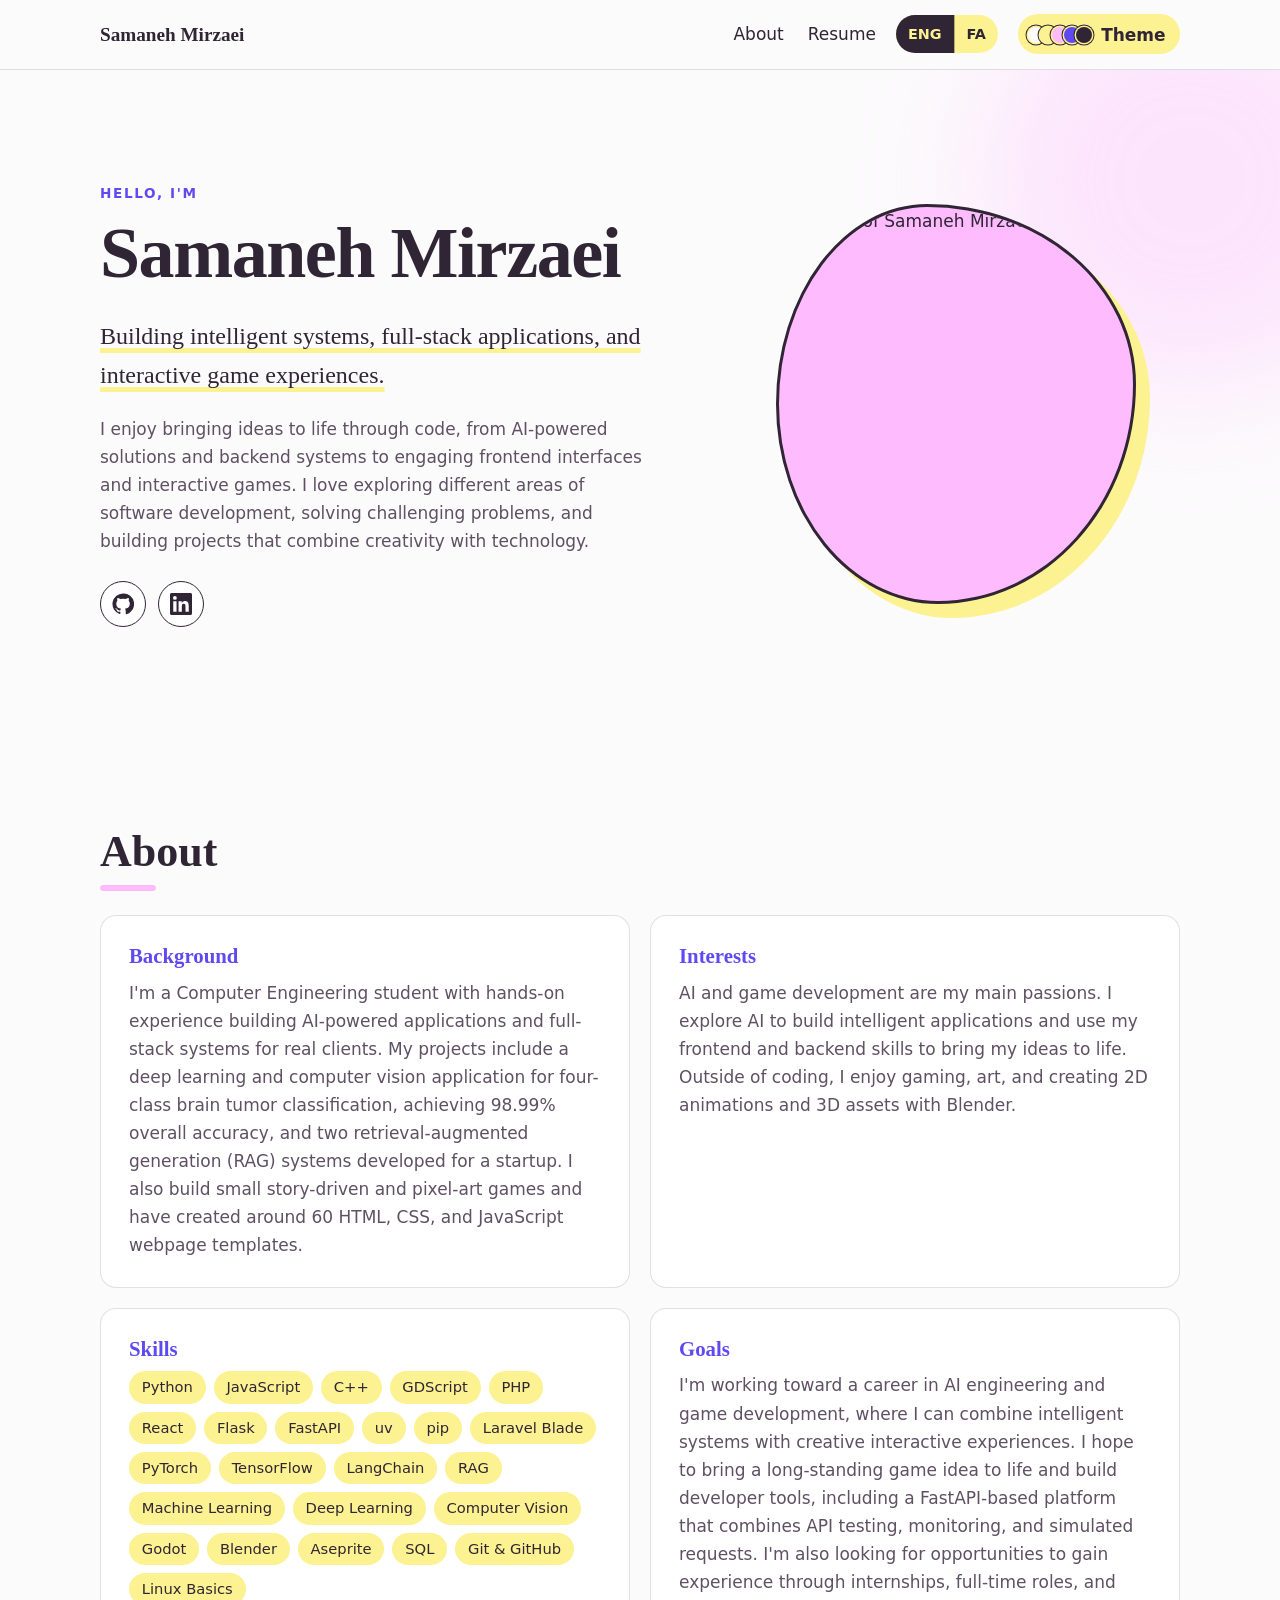
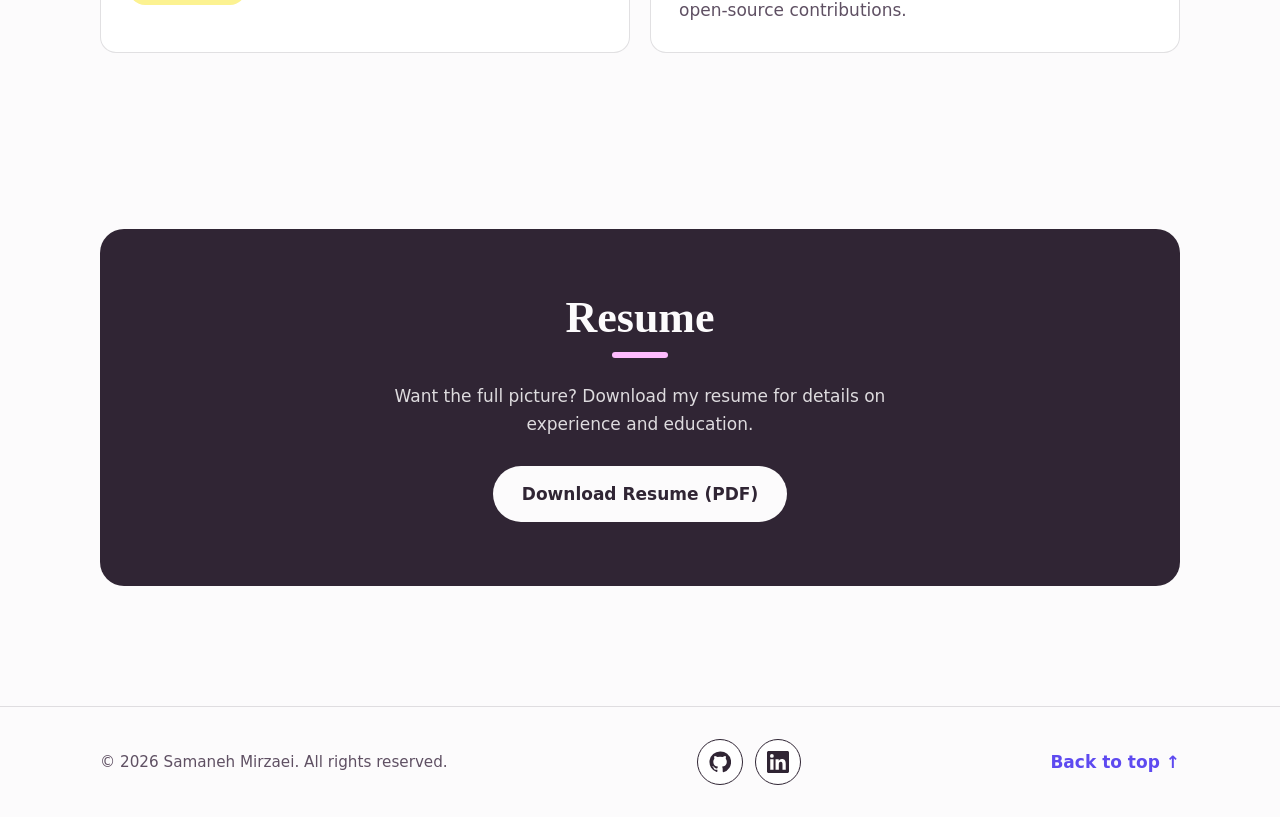
==== commit ef4c1ba2: "Add bilingual English and Persian support with RTL layout" ====
--- a/index.html
+++ b/index.html
@@ -1,31 +1,35 @@
 <!DOCTYPE html>
-<html lang="en">
+<html lang="en" dir="ltr">
 <head>
   <meta charset="UTF-8">
   <meta name="viewport" content="width=device-width, initial-scale=1">
-  <title>Samaneh Mirzaei — AI & Full-Stack Developer | Game Developer</title>
-  <meta name="description" content="Portfolio of Samaneh Mirzaei, an AI and full-stack developer and game developer exploring intelligent systems, web technologies, and interactive experiences.">
-  <script>try{var t=localStorage.getItem("portfolio-theme");if(t)document.documentElement.dataset.theme=t}catch(e){}</script>
+  <title data-i18n="meta.title">Samaneh Mirzaei — AI & Full-Stack Developer | Game Developer</title>
+  <meta name="description" content="Portfolio of Samaneh Mirzaei, an AI and full-stack developer and game developer exploring intelligent systems, web technologies, and interactive experiences." data-i18n-attr="content:meta.description">
+  <script>try{var t=localStorage.getItem("portfolio-theme");if(t)document.documentElement.dataset.theme=t;if(localStorage.getItem("portfolio-lang")==="fa"){document.documentElement.lang="fa";document.documentElement.dir="rtl"}}catch(e){}</script>
   <link rel="stylesheet" href="css/style.css">
   <script src="js/main.js" defer></script>
 </head>
 <body>
-  <a class="skip" href="#main">Skip to content</a>
+  <a class="skip" href="#main" data-i18n="a11y.skip">Skip to content</a>
 
   <header class="site-header">
-    <nav class="container nav" aria-label="Main">
+    <nav class="container nav" aria-label="Main" data-i18n-attr="aria-label:a11y.mainNav">
       <a class="brand" href="#top" data-site-name>Samaneh Mirzaei</a>
       <div class="nav-right">
         <ul class="nav-links">
-        <li><a href="#about">About</a></li>
-        <li><a href="#resume">Resume</a></li>
+        <li><a href="#about" data-i18n="nav.about">About</a></li>
+        <li><a href="#resume" data-i18n="nav.resume">Resume</a></li>
       </ul>
+        <div class="lang" role="group" aria-label="Language" data-i18n-attr="aria-label:a11y.language">
+          <button class="lang-btn" type="button" data-lang="en" lang="en" aria-label="English" aria-pressed="true">ENG</button>
+          <button class="lang-btn" type="button" data-lang="fa" lang="fa" aria-label="فارسی" aria-pressed="false">FA</button>
+        </div>
         <div class="theme">
-          <button class="theme-btn" id="theme-btn" type="button" aria-haspopup="true" aria-expanded="false" aria-controls="theme-menu" aria-label="Change color theme">
+          <button class="theme-btn" id="theme-btn" type="button" aria-haspopup="true" aria-expanded="false" aria-controls="theme-menu" aria-label="Change color theme" data-i18n-attr="aria-label:a11y.changeTheme">
             <span class="swatches" id="theme-current" aria-hidden="true"></span>
-            <span class="theme-label">Theme</span>
+            <span class="theme-label" data-i18n="theme.label">Theme</span>
           </button>
-          <div class="theme-menu" id="theme-menu" role="group" aria-label="Color theme" hidden></div>
+          <div class="theme-menu" id="theme-menu" role="group" aria-label="Color theme" data-i18n-attr="aria-label:a11y.themeMenu" hidden></div>
         </div>
       </div>
     </nav>
@@ -35,11 +39,11 @@
     <section class="hero" id="top">
       <div class="container hero-grid">
         <div class="hero-text">
-          <p class="eyebrow">Hello, I'm</p>
-          <h1 data-site-name>Samaneh Mirzaee</h1>
-          <p class="tagline">Building intelligent systems, full-stack applications, and interactive game experiences.</p>
-          <p class="intro">I enjoy bringing ideas to life through code, from AI-powered solutions and backend systems to engaging frontend interfaces and interactive games. I love exploring different areas of software development, solving challenging problems, and building projects that combine creativity with technology.</p>
-          <ul class="social" aria-label="Social links">
+          <p class="eyebrow" data-i18n="hero.hello">Hello, I'm</p>
+          <h1 data-site-name>Samaneh Mirzaei</h1>
+          <p class="tagline" data-i18n="hero.tagline">Building intelligent systems, full-stack applications, and interactive game experiences.</p>
+          <p class="intro" data-i18n="hero.intro">I enjoy bringing ideas to life through code, from AI-powered solutions and backend systems to engaging frontend interfaces and interactive games. I love exploring different areas of software development, solving challenging problems, and building projects that combine creativity with technology.</p>
+          <ul class="social" aria-label="Social links" data-i18n-attr="aria-label:a11y.social">
             <li>
               <a class="icon-link" href="https://github.com/samaneh-mirzaei" data-social="github" target="_blank" rel="noopener noreferrer" aria-label="GitHub">
                 <svg viewBox="0 0 24 24" aria-hidden="true"><path fill="currentColor" d="M12 .5a11.5 11.5 0 0 0-3.64 22.41c.58.1.79-.25.79-.56v-2c-3.2.7-3.88-1.37-3.88-1.37-.52-1.33-1.28-1.69-1.28-1.69-1.05-.72.08-.7.08-.7 1.16.08 1.77 1.19 1.77 1.19 1.03 1.77 2.7 1.26 3.36.96.1-.75.4-1.26.73-1.55-2.55-.29-5.24-1.28-5.24-5.69 0-1.26.45-2.28 1.19-3.09-.12-.29-.52-1.46.11-3.05 0 0 .97-.31 3.17 1.18a10.9 10.9 0 0 1 5.77 0c2.2-1.49 3.17-1.18 3.17-1.18.63 1.59.23 2.76.11 3.05.74.81 1.19 1.83 1.19 3.09 0 4.42-2.69 5.39-5.25 5.68.41.36.78 1.06.78 2.14v3.17c0 .31.21.67.8.56A11.5 11.5 0 0 0 12 .5Z"/></svg>
@@ -53,18 +57,18 @@
           </ul>
         </div>
         <figure class="hero-photo">
-          <img src="assets/profile.jpg" alt="Portrait of Samaneh Mirzaee" width="400" height="400">
+          <img src="assets/profile.jpg" alt="Portrait of Samaneh Mirzaei" data-i18n-attr="alt:hero.alt" width="400" height="400">
         </figure>
       </div>
     </section>
 
     <section class="section" id="about" aria-labelledby="about-title">
       <div class="container">
-        <h2 id="about-title">About</h2>
+        <h2 id="about-title" data-i18n="about.title">About</h2>
         <div class="about-grid">
           <div class="card">
-            <h3>Background</h3>
-            <p>
+            <h3 data-i18n="about.background.title">Background</h3>
+            <p data-i18n="about.background.text">
               I'm a Computer Engineering student with hands-on experience building
               AI-powered applications and full-stack systems for real clients. My
               projects include a deep learning and computer vision application for
@@ -76,8 +80,8 @@
           </div>
 
           <div class="card">
-            <h3>Interests</h3>
-            <p>
+            <h3 data-i18n="about.interests.title">Interests</h3>
+            <p data-i18n="about.interests.text">
               AI and game development are my main passions. I explore AI to build
               intelligent applications and use my frontend and backend skills to bring
               my ideas to life. Outside of coding, I enjoy gaming, art, and creating
@@ -86,7 +90,7 @@
           </div>
 
           <div class="card">
-            <h3>Skills</h3>
+            <h3 data-i18n="about.skills.title">Skills</h3>
             <ul class="tags">
               <li>Python</li>
               <li>JavaScript</li>
@@ -111,13 +115,13 @@
               <li>Aseprite</li>
               <li>SQL</li>
               <li>Git &amp; GitHub</li>
-              <li>Linux Basics</li>
+              <li data-i18n="about.skills.linux">Linux Basics</li>
             </ul>
           </div>
 
           <div class="card">
-            <h3>Goals</h3>
-            <p>
+            <h3 data-i18n="about.goals.title">Goals</h3>
+            <p data-i18n="about.goals.text">
               I'm working toward a career in AI engineering and game development,
               where I can combine intelligent systems with creative interactive
               experiences. I hope to bring a long-standing game idea to life and build
@@ -133,22 +137,22 @@
 
     <section class="section" id="resume" aria-labelledby="resume-title">
       <div class="container resume">
-        <h2 id="resume-title">Resume</h2>
-        <p>Want the full picture? Download my resume for details on experience and education.</p>
-        <a class="btn" href="assets/resume.pdf" target="_blank" rel="noopener" download>Download Resume (PDF)</a>
+        <h2 id="resume-title" data-i18n="resume.title">Resume</h2>
+        <p data-i18n="resume.text">Want the full picture? Download my resume for details on experience and education.</p>
+        <a class="btn" href="assets/resume.pdf" target="_blank" rel="noopener" download data-i18n="resume.button">Download Resume (PDF)</a>
       </div>
     </section>
   </main>
 
   <footer class="site-footer">
     <div class="container footer-inner">
-      <p>&copy; <span id="year">2026</span> <span data-site-name>Samaneh Mirzaee</span>. All rights reserved.</p>
-      <ul class="social" aria-label="Social links">
+      <p>&copy; <span id="year">2026</span> <span data-site-name>Samaneh Mirzaei</span><span data-i18n="footer.rights">. All rights reserved.</span></p>
+      <ul class="social" aria-label="Social links" data-i18n-attr="aria-label:a11y.social">
         <li><a class="icon-link" href="https://github.com/samaneh-mirzaei" data-social="github" target="_blank" rel="noopener noreferrer" aria-label="GitHub"><svg viewBox="0 0 24 24" aria-hidden="true"><path fill="currentColor" d="M12 .5a11.5 11.5 0 0 0-3.64 22.41c.58.1.79-.25.79-.56v-2c-3.2.7-3.88-1.37-3.88-1.37-.52-1.33-1.28-1.69-1.28-1.69-1.05-.72.08-.7.08-.7 1.16.08 1.77 1.19 1.77 1.19 1.03 1.77 2.7 1.26 3.36.96.1-.75.4-1.26.73-1.55-2.55-.29-5.24-1.28-5.24-5.69 0-1.26.45-2.28 1.19-3.09-.12-.29-.52-1.46.11-3.05 0 0 .97-.31 3.17 1.18a10.9 10.9 0 0 1 5.77 0c2.2-1.49 3.17-1.18 3.17-1.18.63 1.59.23 2.76.11 3.05.74.81 1.19 1.83 1.19 3.09 0 4.42-2.69 5.39-5.25 5.68.41.36.78 1.06.78 2.14v3.17c0 .31.21.67.8.56A11.5 11.5 0 0 0 12 .5Z"/></svg></a></li>
         <li><a class="icon-link" href="https://www.linkedin.com/in/your-username" data-social="linkedin" target="_blank" rel="noopener noreferrer" aria-label="LinkedIn"><svg viewBox="0 0 24 24" aria-hidden="true"><path fill="currentColor" d="M20.45 20.45h-3.56v-5.57c0-1.33-.03-3.04-1.85-3.04-1.86 0-2.14 1.45-2.14 2.94v5.67H9.34V9h3.42v1.56h.05a3.75 3.75 0 0 1 3.37-1.85c3.6 0 4.27 2.37 4.27 5.46v6.28ZM5.34 7.43a2.06 2.06 0 1 1 0-4.12 2.06 2.06 0 0 1 0 4.12ZM7.12 20.45H3.56V9h3.56v11.45ZM22.22 0H1.77C.79 0 0 .77 0 1.73v20.54C0 23.23.79 24 1.77 24h20.45c.98 0 1.78-.77 1.78-1.73V1.73C24 .77 23.2 0 22.22 0Z"/></svg></a></li>
       </ul>
-      <a class="to-top" href="#top">Back to top &uarr;</a>
+      <a class="to-top" href="#top" data-i18n="footer.top">Back to top &uarr;</a>
     </div>
   </footer>
 </body>
-</html>
+</html>
--- a/css/style.css
+++ b/css/style.css
@@ -1,3 +1,5 @@
+@font-face { font-family: "Vazirmatn"; src: url("../assets/fonts/Vazirmatn[wght].woff2") format("woff2"); font-weight: 100 900; font-display: swap; }
+
 /* =========================================================
    PALETTE REFERENCE (raw values; role mappings are in THEMES below)
    Switching sets <html data-theme="id">. To add a theme: add a
@@ -117,7 +119,7 @@
 /* Theme switcher */
 .nav-right { display: flex; align-items: center; gap: 1.25rem; }
 .theme { position: relative; }
-.theme-btn { display: flex; align-items: center; gap: .55rem; font: inherit; font-weight: 500; color: var(--on-highlight); background: var(--highlight); border: 0; border-radius: 999px; font-weight: 600; padding: .4rem .9rem .35rem .65rem; cursor: pointer; transition: transform .25s; }
+.theme-btn { display: flex; align-items: center; gap: .55rem; font: inherit; font-weight: 500; color: var(--on-highlight); background: var(--highlight); border: 0; border-radius: 999px; font-weight: 600; padding-block: .4rem .35rem; padding-inline: .65rem .9rem; cursor: pointer; transition: transform .25s; }
 .theme-btn:hover { transform: translateY(-2px); filter: brightness(1.08); }
 .theme-menu { position: absolute; right: 0; top: calc(100% + .6rem); width: min(290px, 86vw); max-height: 70vh; overflow: auto; display: grid; gap: .35rem; background: var(--surface); border: 1px solid var(--border); border-radius: var(--radius); padding: .5rem; box-shadow: var(--shadow); z-index: 60; }
 .theme-menu[hidden] { display: none; }
@@ -127,6 +129,14 @@
 .swatches { display: flex; }
 .swatches i { width: 16px; height: 16px; border-radius: 50%; margin-left: -4px; box-shadow: 0 0 0 1.5px var(--highlight), 0 0 0 2.5px var(--on-highlight); }
 .swatches i:first-child { margin-left: 0; }
+
+/* Language switcher */
+.lang { display: flex; direction: ltr; border-radius: 999px; overflow: hidden; background: var(--highlight); }
+.lang-btn { font: inherit; font-size: .9rem; font-weight: 600; line-height: 1.65; color: var(--on-highlight); background: transparent; border: 0; padding: .45rem .75rem; cursor: pointer; transition: filter .2s; }
+.lang-btn + .lang-btn { border-left: 1.5px solid color-mix(in srgb, var(--on-highlight) 35%, transparent); }
+.lang-btn:hover { filter: brightness(1.1); }
+.lang-btn[aria-pressed="true"] { background: var(--on-highlight); color: var(--highlight); }
+.lang-btn:focus-visible { outline-offset: -3px; }
 
 /* Hero */
 .hero { padding-block: clamp(3rem, 9vw, 7rem); position: relative; overflow: hidden; }
@@ -178,8 +188,25 @@
 .reveal { opacity: 0; transform: translateY(20px); transition: opacity .7s ease, transform .7s ease; }
 .reveal.visible { opacity: 1; transform: none; }
 
+/* RTL / Persian */
+.swatches { direction: ltr; }               /* keep swatch order/overlap */
+.tags li { unicode-bidi: plaintext; }       /* stops "C++" rendering as "++C" */
+html[lang="fa"] {
+  --font: "Vazirmatn", "Inter", system-ui, -apple-system, "Segoe UI", Tahoma, sans-serif;
+  --font-display: "Iowan Old Style", "Palatino Linotype", Palatino, Georgia, "Vazirmatn", Tahoma, serif;
+}
+html[lang="fa"] body { line-height: 1.9; }
+html[lang="fa"] h2, html[lang="fa"] h3 { line-height: 1.4; }
+html[lang="fa"] .eyebrow { letter-spacing: 0; text-transform: none; }
+html[lang="fa"] .tagline { text-underline-offset: .3em; }
+html[dir="rtl"] .theme-menu { right: auto; left: 0; }
+html[dir="rtl"] .skip { left: auto; right: -999px; }
+html[dir="rtl"] .skip:focus { right: 0; }
+html[dir="rtl"] .nav-links a { background-position: 100% 100%; }   /* underline grows from the right */
+html[dir="rtl"] .hero::before { right: auto; left: -120px; }       /* optional: mirror the blob */
+
 /* Responsive */
-@media (max-width: 520px) { .theme-label { display: none; } .theme-btn { padding-inline: .6rem; } .nav-right { gap: .75rem; } .nav-links { gap: 1rem; } }
+@media (max-width: 520px) { .theme-label { display: none; } .theme-btn { padding-inline: .6rem; } .nav-right { gap: .75rem; } .nav-links { gap: 1rem; } .nav { flex-wrap: wrap; row-gap: .5rem; } .nav-right { width: 100%; justify-content: space-between; } html { scroll-padding-top: 7rem; } }
 @media (max-width: 820px) {
   .hero-grid { grid-template-columns: 1fr; text-align: center; }
   .hero-photo { order: -1; width: min(70%, 280px); }
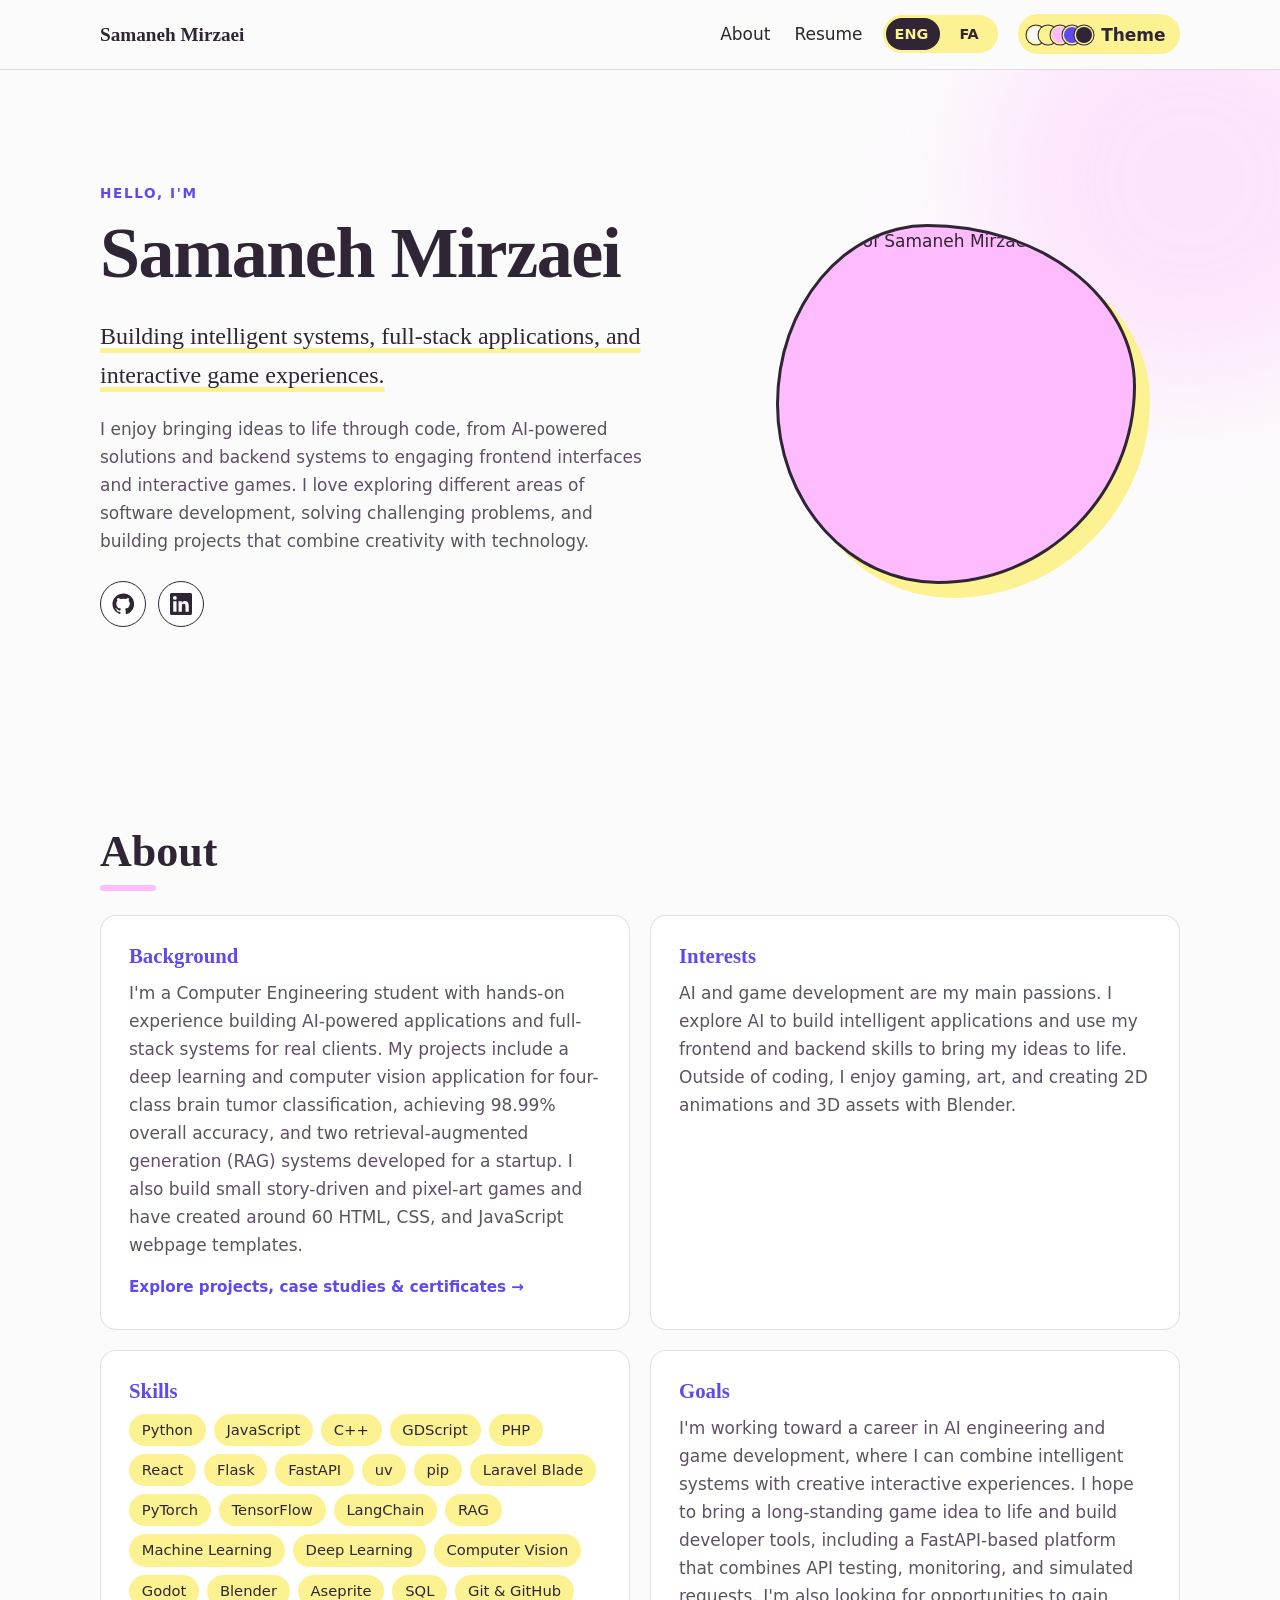
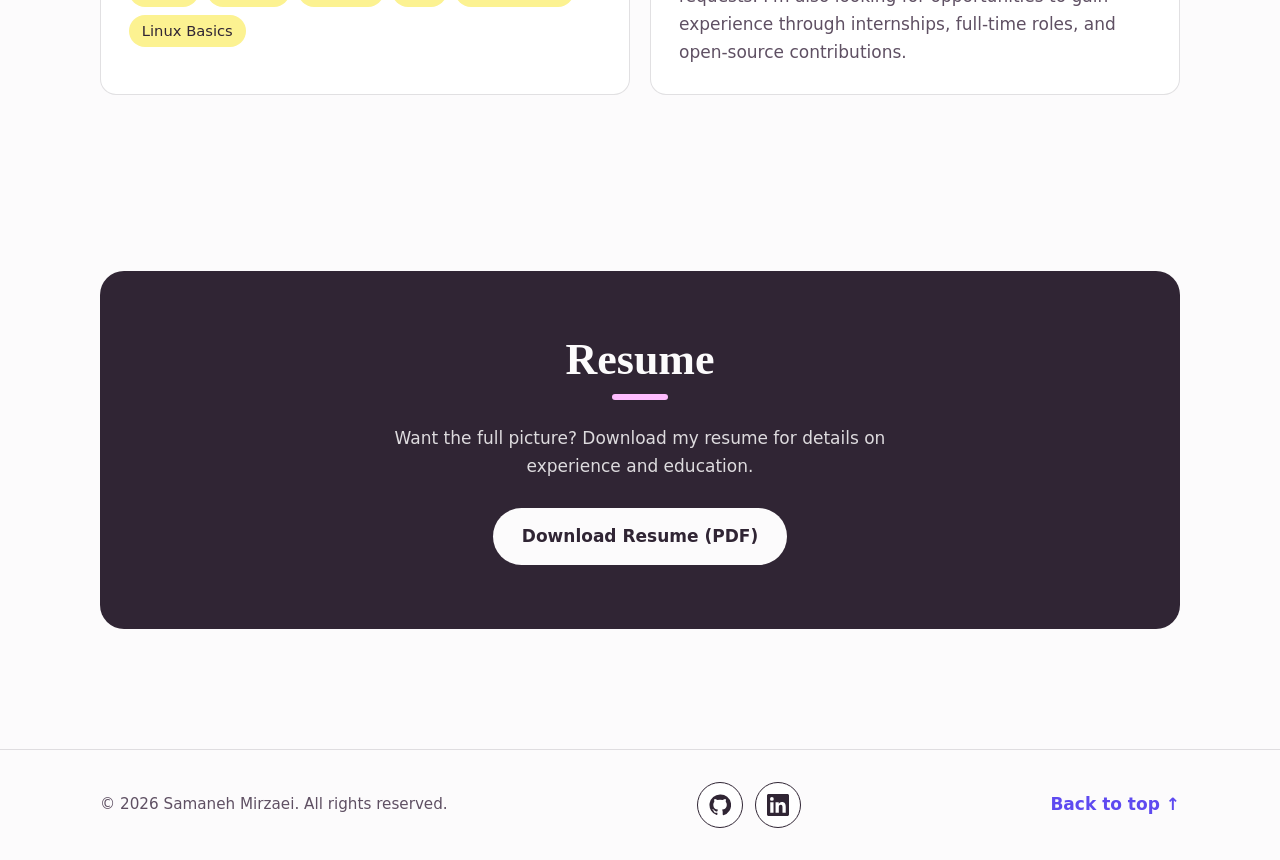
==== commit 10f1d598: "Add project/certificates detail page, Replace FA/ENG button with a toggle one" ====
--- a/index.html
+++ b/index.html
@@ -20,9 +20,12 @@
         <li><a href="#about" data-i18n="nav.about">About</a></li>
         <li><a href="#resume" data-i18n="nav.resume">Resume</a></li>
       </ul>
-        <div class="lang" role="group" aria-label="Language" data-i18n-attr="aria-label:a11y.language">
-          <button class="lang-btn" type="button" data-lang="en" lang="en" aria-label="English" aria-pressed="true">ENG</button>
-          <button class="lang-btn" type="button" data-lang="fa" lang="fa" aria-label="فارسی" aria-pressed="false">FA</button>
+        <div class="lang">
+          <button class="lang-toggle" id="lang-toggle" type="button" role="switch" aria-checked="false" aria-label="Persian language" data-i18n-attr="aria-label:a11y.langSwitch">
+            <span class="lang-opt" aria-hidden="true">ENG</span>
+            <span class="lang-opt" aria-hidden="true">FA</span>
+            <span class="lang-thumb" aria-hidden="true"></span>
+          </button>
         </div>
         <div class="theme">
           <button class="theme-btn" id="theme-btn" type="button" aria-haspopup="true" aria-expanded="false" aria-controls="theme-menu" aria-label="Change color theme" data-i18n-attr="aria-label:a11y.changeTheme">
@@ -77,6 +80,7 @@
               startup. I also build small story-driven and pixel-art games and have
               created around 60 HTML, CSS, and JavaScript webpage templates.
             </p>
+            <a class="more-link" href="details.html" data-i18n="about.more">Explore projects, case studies &amp; certificates &rarr;</a>
           </div>
 
           <div class="card">
--- a/css/style.css
+++ b/css/style.css
@@ -97,7 +97,7 @@
 
 *, *::before, *::after { box-sizing: border-box; }
 html { scroll-behavior: smooth; scroll-padding-top: 5rem; }
-body { margin: 0; font-family: var(--font); font-size: 1.0625rem; line-height: 1.65; color: var(--text); background: var(--bg); -webkit-font-smoothing: antialiased; transition: background-color .35s, color .35s; }
+body { margin: 0; font-family: var(--font); font-size: 1.0625rem; line-height: 1.65; color: var(--text); background: var(--bg); -webkit-font-smoothing: antialiased; transition: background-color .35s, color .35s; overflow-x: clip; }
 img { max-width: 100%; display: block; }
 ul { list-style: none; margin: 0; padding: 0; }
 a { color: var(--primary); }
@@ -112,7 +112,7 @@
 .site-header { position: sticky; top: 0; z-index: 50; background: color-mix(in srgb, var(--bg) 88%, transparent); backdrop-filter: blur(10px); border-bottom: 1px solid var(--border); }
 .nav { display: flex; align-items: center; justify-content: space-between; padding-block: .9rem; }
 .brand { font-family: var(--font-display); font-weight: 700; font-size: 1.2rem; color: var(--text); text-decoration: none; }
-.nav-links { display: flex; gap: 1.5rem; }
+.nav-links { display: flex; flex-wrap: wrap; gap: .25rem 1.5rem; }
 .nav-links a { color: var(--text); text-decoration: none; font-weight: 500; padding-bottom: 3px; background: linear-gradient(var(--primary), var(--primary)) 0 100% / 0 2px no-repeat; transition: background-size .3s; }
 .nav-links a:hover { background-size: 100% 2px; }
 
@@ -131,24 +131,28 @@
 .swatches i:first-child { margin-left: 0; }
 
 /* Language switcher */
-.lang { display: flex; direction: ltr; border-radius: 999px; overflow: hidden; background: var(--highlight); }
-.lang-btn { font: inherit; font-size: .9rem; font-weight: 600; line-height: 1.65; color: var(--on-highlight); background: transparent; border: 0; padding: .45rem .75rem; cursor: pointer; transition: filter .2s; }
-.lang-btn + .lang-btn { border-left: 1.5px solid color-mix(in srgb, var(--on-highlight) 35%, transparent); }
-.lang-btn:hover { filter: brightness(1.1); }
-.lang-btn[aria-pressed="true"] { background: var(--on-highlight); color: var(--highlight); }
-.lang-btn:focus-visible { outline-offset: -3px; }
+.lang { display: flex; direction: ltr; }   /* ltr keeps ENG on the left and FA on the right in both languages */
+.lang-toggle { position: relative; isolation: isolate; display: grid; grid-template-columns: 1fr 1fr; font: inherit; font-size: .9rem; font-weight: 600; line-height: 1.65; color: var(--on-highlight); background: var(--highlight); border: 0; padding: 0; border-radius: 999px; cursor: pointer; transition: filter .2s; }
+.lang-toggle:hover { filter: brightness(1.1); }
+.lang-toggle:focus-visible { outline-offset: 3px; border-radius: 999px; }
+.lang-opt { position: relative; z-index: 1; min-width: 3.1rem; padding: .45rem .75rem; text-align: center; transition: color .25s; }
+.lang-thumb { position: absolute; z-index: 0; top: 3px; bottom: 3px; left: 3px; width: calc(50% - 3px); border-radius: 999px; background: var(--on-highlight); transition: transform .25s ease; }
+.lang-toggle[aria-checked="true"] .lang-thumb { transform: translateX(100%); }
+/* the selected side sits on the dark thumb, so it takes the light colour */
+.lang-toggle[aria-checked="false"] .lang-opt:first-child,
+.lang-toggle[aria-checked="true"] .lang-opt:nth-child(2) { color: var(--highlight); }
 
 /* Hero */
 .hero { padding-block: clamp(3rem, 9vw, 7rem); position: relative; overflow: hidden; }
 .hero::before { content: ""; position: absolute; width: 420px; height: 420px; right: -120px; top: -100px; background: var(--secondary); opacity: .35; border-radius: 50%; filter: blur(60px); z-index: -1; }
-.hero-grid { display: grid; gap: 3rem; align-items: center; grid-template-columns: 1.3fr 1fr; }
+.hero-grid { display: grid; gap: 3rem; align-items: center; grid-template-columns: minmax(0, 1.3fr) minmax(0, 1fr); }
 .eyebrow { font-weight: 600; letter-spacing: .12em; text-transform: uppercase; font-size: .85rem; color: var(--primary); margin: 0 0 .5rem; }
 .hero h1 { font-size: clamp(2.6rem, 7vw, 4.5rem); letter-spacing: -.02em; margin-bottom: .3em; }
 .tagline { font-size: clamp(1.2rem, 2.5vw, 1.5rem); font-family: var(--font-display); margin: 0 0 1rem; text-decoration: underline var(--highlight) .22em; text-underline-offset: .18em; text-decoration-skip-ink: none; display: inline; }
 .intro { max-width: 52ch; color: var(--text-muted); margin: 1.2rem 0 1.6rem; }
 .hero-photo { margin: 0; justify-self: center; position: relative; width: min(100%, 360px); }
 .hero-photo::before { content: ""; position: absolute; inset: 0; background: var(--highlight); border-radius: 42% 58% 55% 45% / 50% 45% 55% 50%; transform: translate(14px, 14px); }
-.hero-photo img { position: relative; width: 100%; aspect-ratio: 1; object-fit: cover; background: var(--secondary); border: 3px solid var(--text); border-radius: 42% 58% 55% 45% / 50% 45% 55% 50%; }
+.hero-photo img { position: relative; width: 100%; height: auto; aspect-ratio: 1; object-fit: cover; background: var(--secondary); border: 3px solid var(--text); border-radius: 42% 58% 55% 45% / 50% 45% 55% 50%; }
 
 /* Social */
 .social { display: flex; gap: .75rem; }
@@ -188,6 +192,35 @@
 .reveal { opacity: 0; transform: translateY(20px); transition: opacity .7s ease, transform .7s ease; }
 .reveal.visible { opacity: 1; transform: none; }
 
+/* Link to details page */
+.more-link { display: inline-block; margin-top: 1rem; font-size: .95rem; font-weight: 600; color: var(--primary); text-decoration: none; border-bottom: 1px solid transparent; transition: border-color .25s; }
+.more-link:hover { border-bottom-color: currentColor; }
+
+/* Details page */
+.page-hero { padding-block: clamp(3rem, 8vw, 6rem) clamp(1rem, 3vw, 2rem); }
+.page-hero h1 { font-size: clamp(2.2rem, 6vw, 3.75rem); letter-spacing: -.02em; max-width: 18ch; }
+.back { display: inline-block; margin-bottom: 1.5rem; font-weight: 600; text-decoration: none; }
+.back:hover { text-decoration: underline; }
+.section-lede { max-width: 60ch; color: var(--text-muted); margin: -.5rem 0 2rem; }
+.proj-grid { display: grid; gap: 1.25rem; grid-template-columns: repeat(auto-fill, minmax(min(100%, 270px), 1fr)); }
+.proj-grid .card { display: flex; flex-direction: column; gap: .75rem; }
+.proj-grid .card h3 { margin: 0; }
+.proj-grid .tags { margin-top: auto; }
+.thumb { aspect-ratio: 16 / 10; width: 100%; display: grid; place-items: center; border-radius: calc(var(--radius) - 6px); background: color-mix(in srgb, var(--primary) 12%, var(--surface)); border: 1.5px dashed color-mix(in srgb, var(--text) 35%, transparent); color: var(--text-muted); font-size: .85rem; }
+img.thumb { object-fit: cover; border-style: solid; }   /* when you add a real image */
+.meta { margin: 0; display: grid; gap: .25rem; font-size: .92rem; color: var(--text-muted); }
+.meta div { display: flex; flex-wrap: wrap; gap: .4rem; }
+.meta dt { font-weight: 600; color: var(--text); }
+.meta dd { margin: 0; }
+.ph { font-style: italic; border-bottom: 1.5px dashed color-mix(in srgb, var(--primary) 70%, transparent); }   /* marks info you still need to supply */
+.case-grid { display: grid; gap: 1.5rem; }
+.case dl { display: grid; grid-template-columns: max-content 1fr; gap: .9rem 2rem; margin: 1.25rem 0 0; }
+.case dt { font-weight: 700; color: var(--primary); }
+.case dd { margin: 0; color: var(--text-muted); }
+.case h3 { margin-bottom: 0; }
+.kind { margin: 0; font-size: .8rem; font-weight: 600; letter-spacing: .08em; text-transform: uppercase; color: var(--primary); }
+html[lang="fa"] .kind { letter-spacing: 0; text-transform: none; font-size: .9rem; }
+
 /* RTL / Persian */
 .swatches { direction: ltr; }               /* keep swatch order/overlap */
 .tags li { unicode-bidi: plaintext; }       /* stops "C++" rendering as "++C" */
@@ -196,7 +229,7 @@
   --font-display: "Iowan Old Style", "Palatino Linotype", Palatino, Georgia, "Vazirmatn", Tahoma, serif;
 }
 html[lang="fa"] body { line-height: 1.9; }
-html[lang="fa"] h2, html[lang="fa"] h3 { line-height: 1.4; }
+html[lang="fa"] h1, html[lang="fa"] h2, html[lang="fa"] h3 { line-height: 1.4; }
 html[lang="fa"] .eyebrow { letter-spacing: 0; text-transform: none; }
 html[lang="fa"] .tagline { text-underline-offset: .3em; }
 html[dir="rtl"] .theme-menu { right: auto; left: 0; }
@@ -206,9 +239,8 @@
 html[dir="rtl"] .hero::before { right: auto; left: -120px; }       /* optional: mirror the blob */
 
 /* Responsive */
-@media (max-width: 520px) { .theme-label { display: none; } .theme-btn { padding-inline: .6rem; } .nav-right { gap: .75rem; } .nav-links { gap: 1rem; } .nav { flex-wrap: wrap; row-gap: .5rem; } .nav-right { width: 100%; justify-content: space-between; } html { scroll-padding-top: 7rem; } }
 @media (max-width: 820px) {
-  .hero-grid { grid-template-columns: 1fr; text-align: center; }
+  .hero-grid { grid-template-columns: minmax(0, 1fr); text-align: center; }
   .hero-photo { order: -1; width: min(70%, 280px); }
   .intro { margin-inline: auto; }
   .social { justify-content: center; }
@@ -216,6 +248,34 @@
   .footer-inner { flex-direction: column; text-align: center; }
 }
 
+/* Mobile */
+@media (max-width: 760px) {
+  .site-header { position: static; }
+  html { scroll-padding-top: 1rem; }
+  /* Row 1: brand + language + theme. Row 2: nav links */
+  .nav { flex-wrap: wrap; justify-content: flex-start; gap: .5rem .6rem; padding-block: .75rem; }
+  .nav-right { display: contents; }
+  .brand { order: 1; font-size: 1.05rem; margin-inline-end: auto; }
+  .lang { order: 2; }
+  .theme { order: 3; }
+  .nav-links { order: 4; flex: 0 0 100%; justify-content: center; gap: .25rem 1.75rem; padding-top: .5rem; border-top: 1px solid var(--border); }
+  .theme-label { display: none; }
+  .theme-btn { padding: .4rem .6rem; }
+  .lang-toggle { font-size: .85rem; }
+  .lang-opt { min-width: 2.9rem; padding: .4rem .65rem; }
+}
+@media (max-width: 640px) {
+  .hero { padding-block: 2rem 3rem; }
+  .hero-grid { gap: 1.75rem; }
+  .hero h1 { font-size: 2.25rem; }
+  .intro { font-size: 1rem; }
+  .section { padding-block: 2.5rem; }
+  .card { padding: 1.25rem; }
+  .resume { padding: 1.75rem 1.25rem; }
+  .btn { padding: .8rem 1.4rem; }
+  .case dl { grid-template-columns: 1fr; }
+}
+
 @media (prefers-reduced-motion: reduce) {
   html { scroll-behavior: auto; }
   *, *::before, *::after { animation: none !important; transition: none !important; }
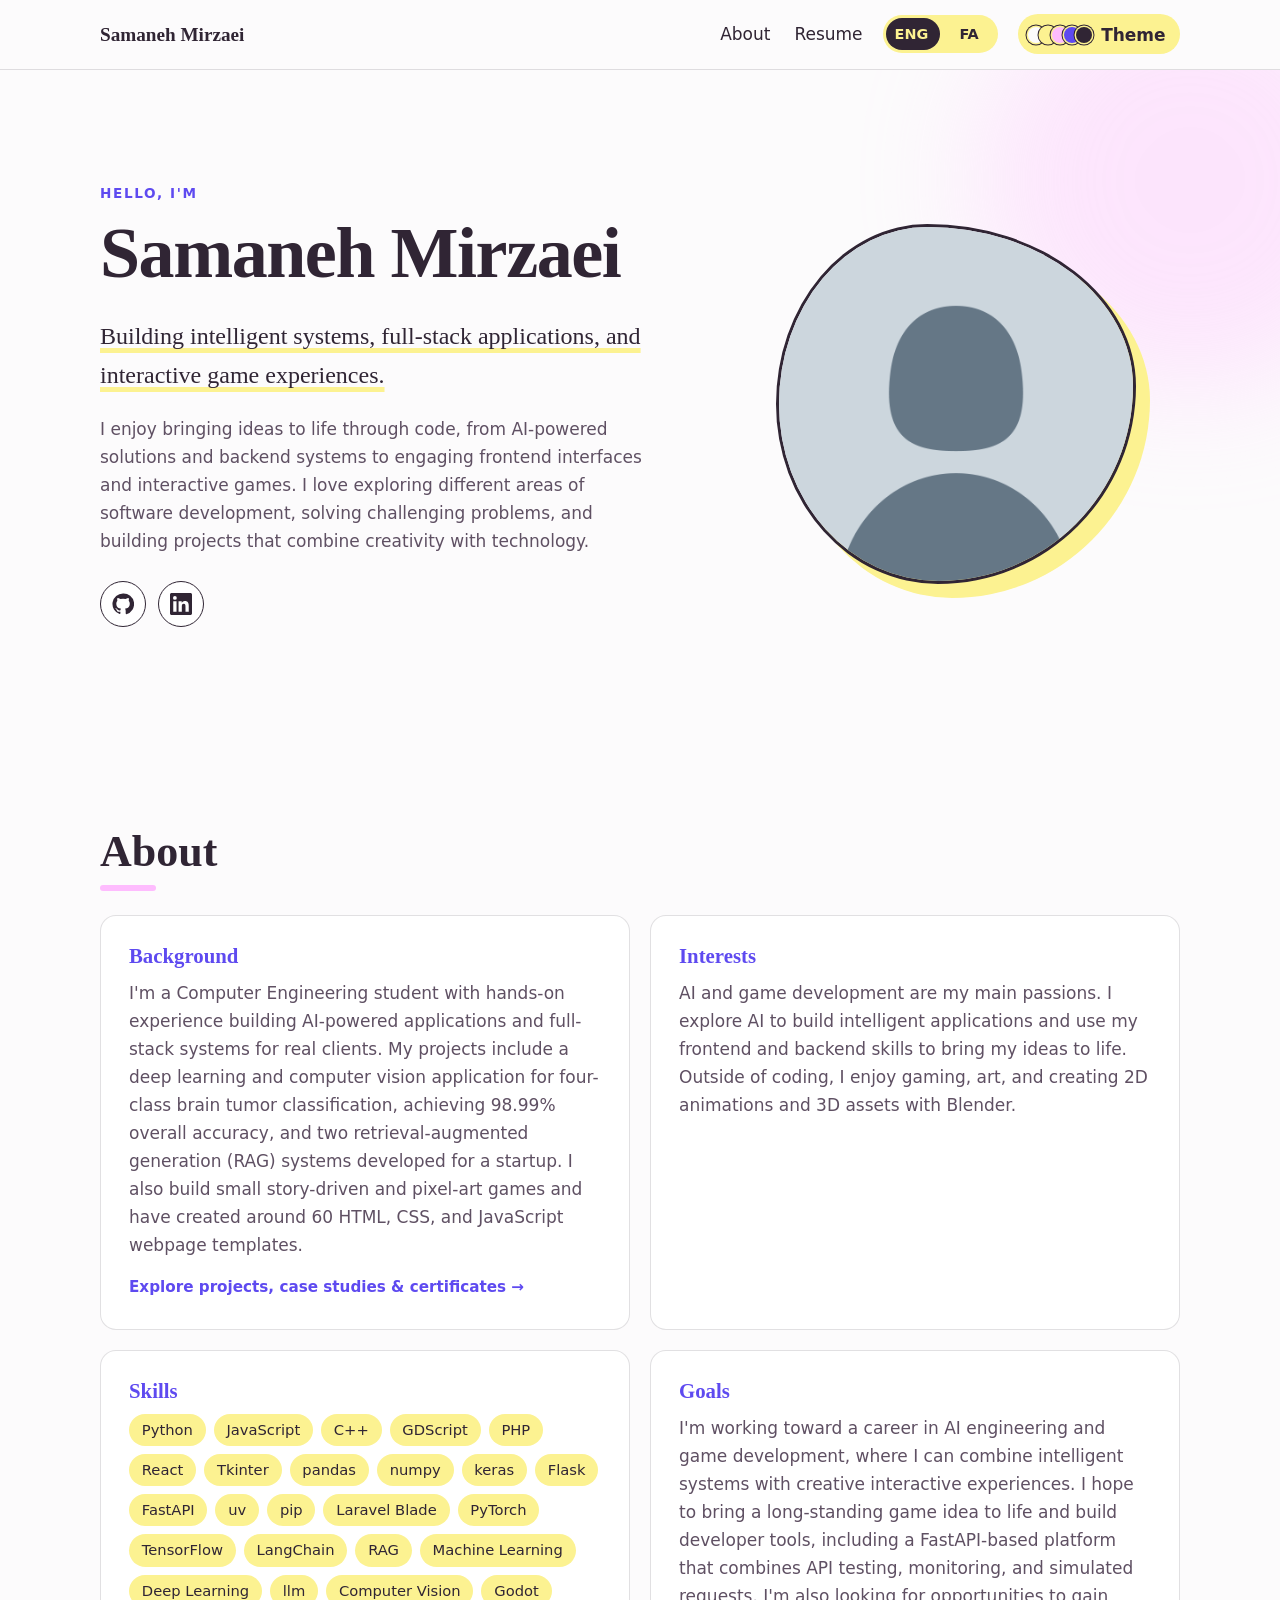
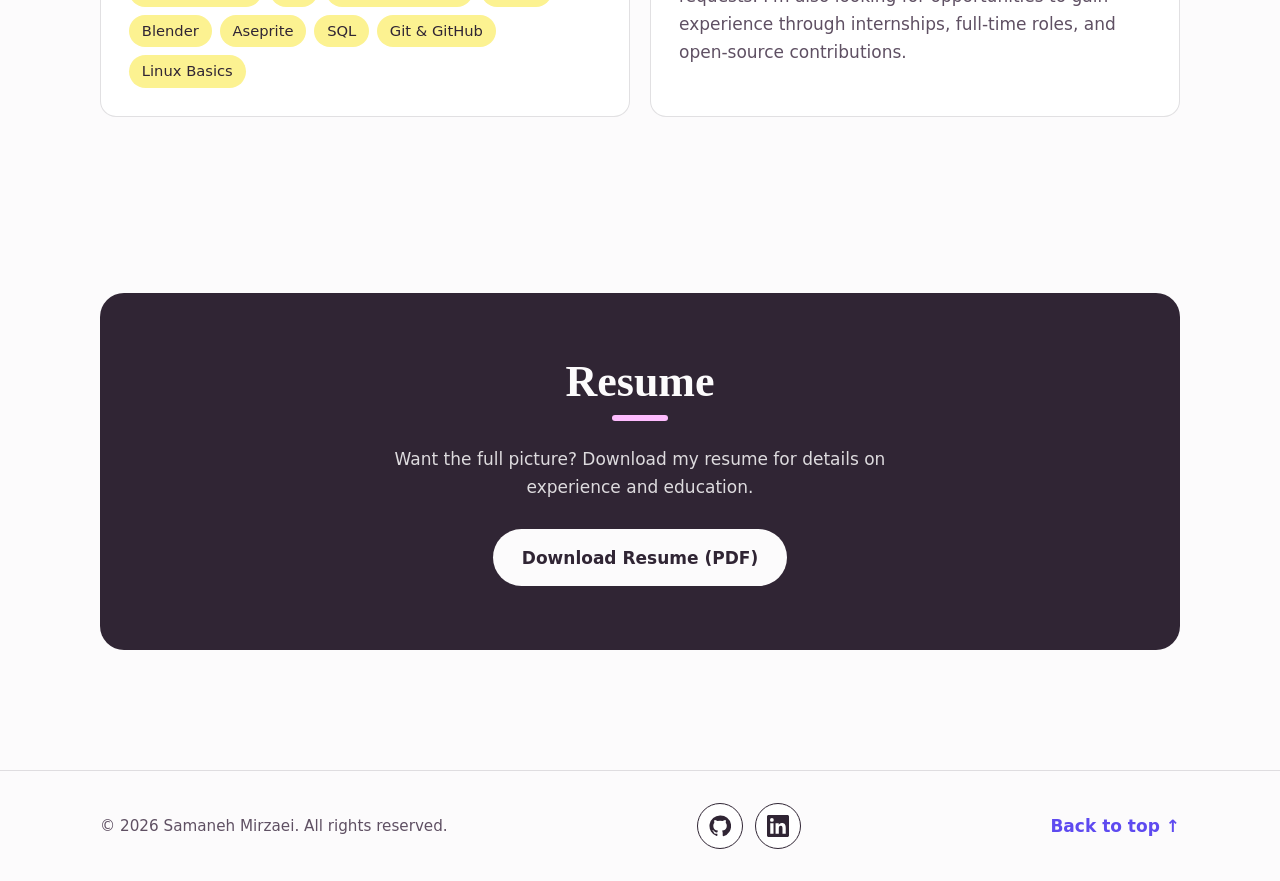
==== commit dd808357: "Add real data" ====
--- a/index.html
+++ b/index.html
@@ -102,6 +102,10 @@
               <li>GDScript</li>
               <li>PHP</li>
               <li>React</li>
+              <li>Tkinter</li>
+              <li>pandas</li>
+              <li>numpy</li>
+              <li>keras</li>
               <li>Flask</li>
               <li>FastAPI</li>
               <li>uv</li>
@@ -113,6 +117,7 @@
               <li>RAG</li>
               <li>Machine Learning</li>
               <li>Deep Learning</li>
+              <li>llm</li>
               <li>Computer Vision</li>
               <li>Godot</li>
               <li>Blender</li>
--- a/css/style.css
+++ b/css/style.css
@@ -207,7 +207,10 @@
 .proj-grid .card h3 { margin: 0; }
 .proj-grid .tags { margin-top: auto; }
 .thumb { aspect-ratio: 16 / 10; width: 100%; display: grid; place-items: center; border-radius: calc(var(--radius) - 6px); background: color-mix(in srgb, var(--primary) 12%, var(--surface)); border: 1.5px dashed color-mix(in srgb, var(--text) 35%, transparent); color: var(--text-muted); font-size: .85rem; }
-img.thumb { object-fit: cover; border-style: solid; }   /* when you add a real image */
+/* When you add a real image: same fixed box as the placeholder (full card width, 16:10),
+   whatever the file's own size. height:auto cancels the HTML height="" attribute and
+   min-height:0 / flex:none stop the flex card from stretching it to the image's height. */
+img.thumb { display: block; height: auto; min-height: 0; max-width: 100%; flex: none; object-fit: cover; object-position: center; border-style: solid; }
 .meta { margin: 0; display: grid; gap: .25rem; font-size: .92rem; color: var(--text-muted); }
 .meta div { display: flex; flex-wrap: wrap; gap: .4rem; }
 .meta dt { font-weight: 600; color: var(--text); }
